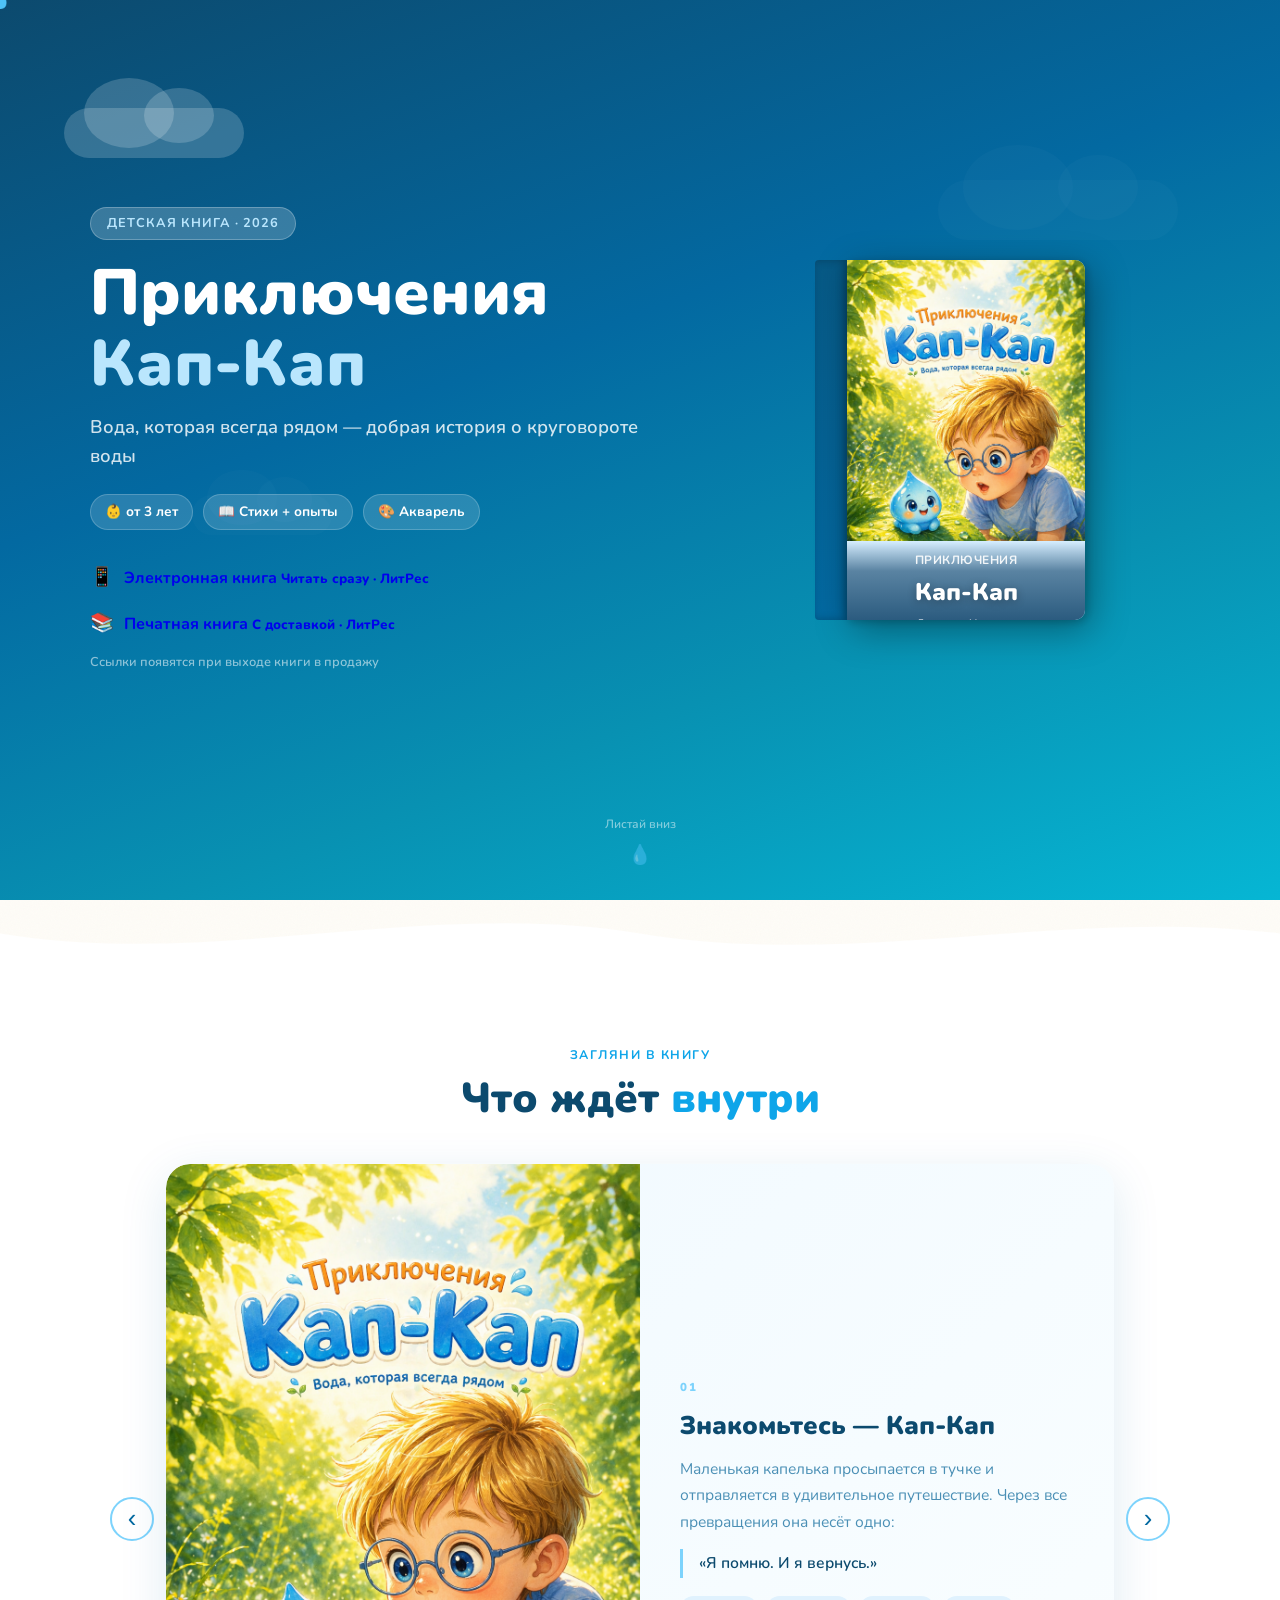
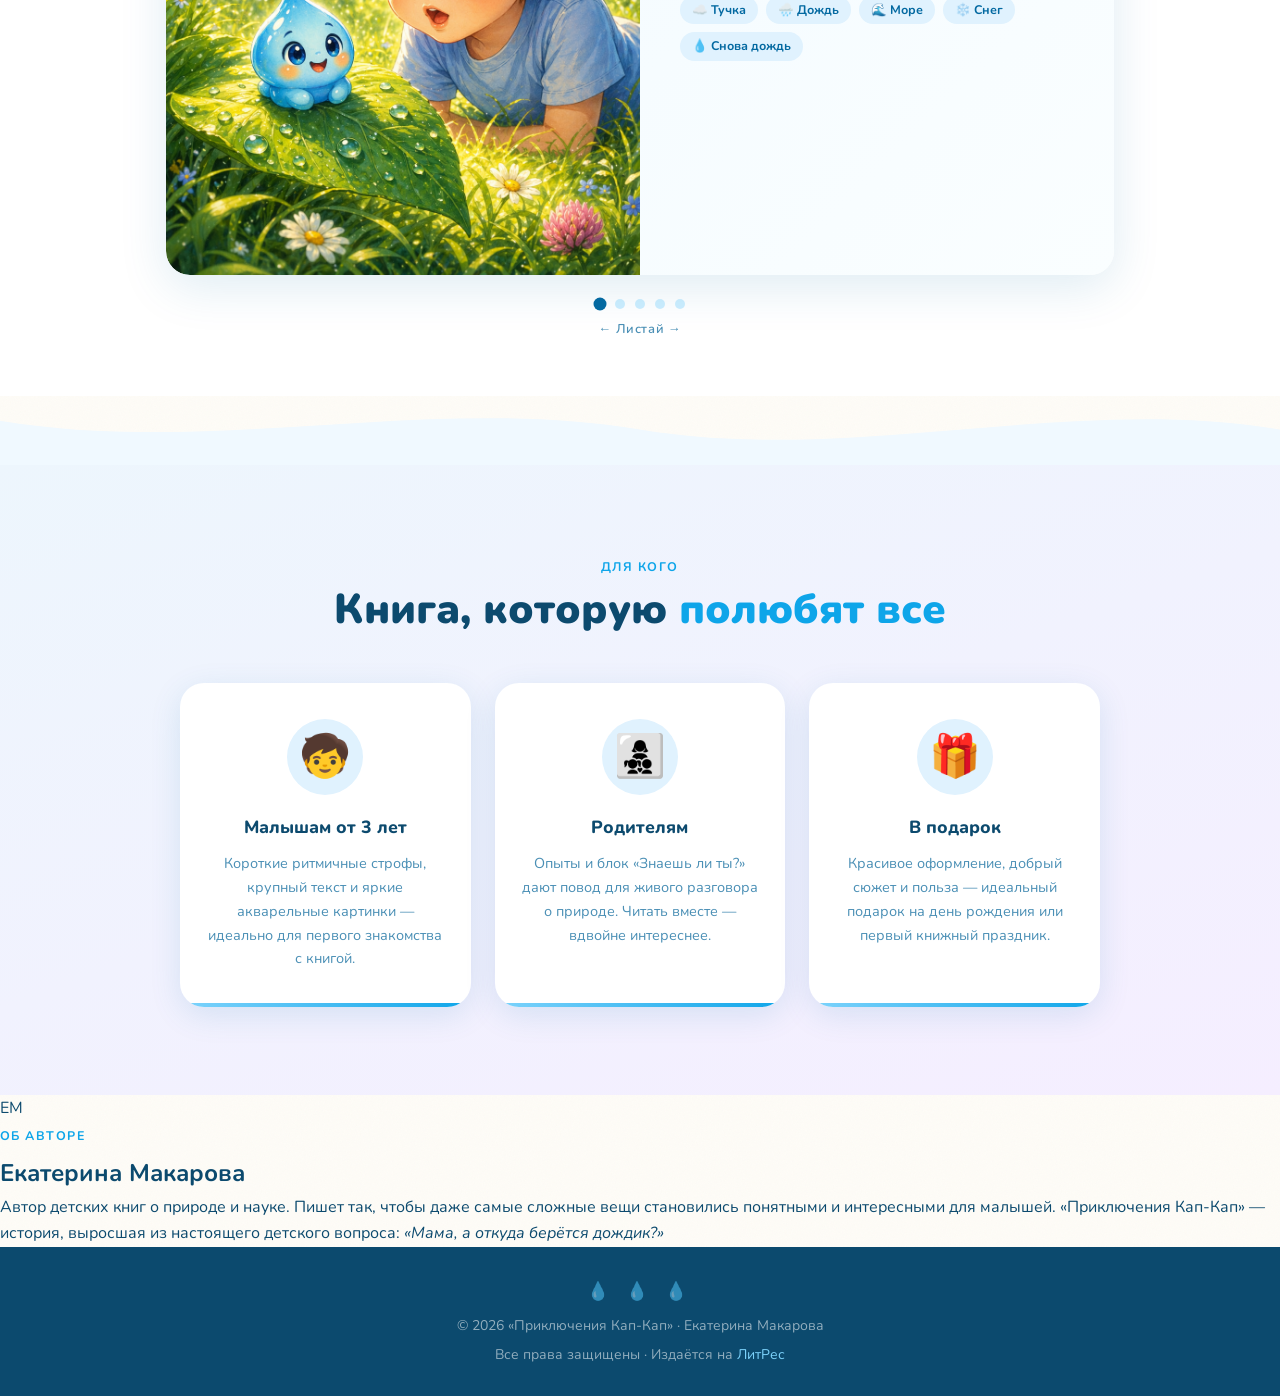
==== index.html @ e7d08780 "Fix: show book cover in hero — remove overlapping spread, center cover The spread element (z-index 3" ====
<!DOCTYPE html>
<html lang="ru">
<head>
  <meta charset="UTF-8" />
  <meta name="viewport" content="width=device-width, initial-scale=1.0" />
  <title>Приключения Кап-Кап — детская книга Екатерины Макаровой</title>
  <meta name="description" content="«Приключения Кап-Кап» — добрая история о круговороте воды. Ритмичные стихи, акварельные иллюстрации и простые опыты для детей от 3 лет." />
  <link rel="stylesheet" href="style.css" />
  <link rel="preconnect" href="https://fonts.googleapis.com" />
  <link href="https://fonts.googleapis.com/css2?family=Nunito:wght@400;600;700;800;900&display=swap" rel="stylesheet" />
</head>
<body>

  <!-- Custom cursor -->
  <div class="cursor" id="cursor">💧</div>

  <!-- ========== SCROLL DROPLET ========== -->
  <div class="sdrop-track" aria-hidden="true">
    <div class="sdrop" id="sdrop">
      <div class="sdrop__bubble"></div>
      <img src="Kamel.png" alt="" class="sdrop__svg"/>
      <div class="sdrop__trail"></div>
      <div class="sdrop__splash-wrap">
        <div class="sdrop__sp sdrop__sp--0"></div>
        <div class="sdrop__sp sdrop__sp--1"></div>
        <div class="sdrop__sp sdrop__sp--2"></div>
        <div class="sdrop__sp sdrop__sp--3"></div>
        <div class="sdrop__sp sdrop__sp--4"></div>
        <div class="sdrop__sp sdrop__sp--5"></div>
        <div class="sdrop__sp sdrop__sp--6"></div>
        <div class="sdrop__sp sdrop__sp--7"></div>
      </div>
    </div>
    <div class="sdrop-puddle" id="sdrop-puddle">
      <div class="sdrop-puddle__body"></div>
      <div class="sdrop-puddle__ring sdrop-puddle__ring--1"></div>
      <div class="sdrop-puddle__ring sdrop-puddle__ring--2"></div>
      <div class="sdrop-puddle__ring sdrop-puddle__ring--3"></div>
    </div>
  </div>

  <!-- ========== HERO ========== -->
  <header class="hero" id="hero">
    <div class="rain" aria-hidden="true" id="rain"></div>
    <div class="cloud cloud--1" aria-hidden="true"></div>
    <div class="cloud cloud--2" aria-hidden="true"></div>
    <div class="cloud cloud--3" aria-hidden="true"></div>

    <div class="hero__inner">

      <div class="hero__content">
        <span class="hero__badge">Детская книга · 2026</span>
        <h1 class="hero__title">Приключения <em>Кап-Кап</em></h1>
        <p class="hero__subtitle">
          Вода, которая всегда рядом — добрая история о круговороте воды
        </p>
        <div class="hero__meta">
          <span class="hero__meta-item">👶 от 3 лет</span>
          <span class="hero__meta-item">📖 Стихи + опыты</span>
          <span class="hero__meta-item">🎨 Акварель</span>
        </div>
        <div class="hero__cta-buttons">
          <a href="#" class="btn btn--buy-digital">
            <span class="btn__icon">📱</span>
            <span>
              <strong>Электронная книга</strong>
              <small>Читать сразу · ЛитРес</small>
            </span>
          </a>
          <a href="#" class="btn btn--buy-print">
            <span class="btn__icon">📚</span>
            <span>
              <strong>Печатная книга</strong>
              <small>С доставкой · ЛитРес</small>
            </span>
          </a>
        </div>
        <p class="hero__cta-note">Ссылки появятся при выходе книги в продажу</p>
      </div>

      <div class="hero__scene">
        <div class="scene__cover">
          <div class="book">
            <div class="book__spine"></div>
            <div class="book__front">
              <div class="book__illustration">
                <img src="cover.png" alt="Приключения Кап-Кап" class="book__cover-img"/>
                <div class="book__cover-title">
                  <span class="book__title-main">Приключения</span>
                  <span class="book__title-sub">Кап-Кап</span>
                  <span class="book__title-author">Екатерина Макарова</span>
                </div>
              </div>
            </div>
          </div>
        </div>
      </div>

    </div>

    <div class="hero__scroll" aria-hidden="true">
      <span>Листай вниз</span>
      <div class="hero__scroll-drop">💧</div>
    </div>
  </header>

  <!-- Wave -->
  <div class="wave-divider">
    <svg viewBox="0 0 1440 80" preserveAspectRatio="none" xmlns="http://www.w3.org/2000/svg">
      <path d="M0,40 C240,80 480,0 720,40 C960,80 1200,10 1440,40 L1440,80 L0,80 Z" fill="#ffffff"/>
    </svg>
  </div>

  <!-- ========== SLIDESHOW ========== -->
  <section class="bookshow" id="bookshow">
    <div class="bookshow__header reveal">
      <span class="section__label">Загляни в книгу</span>
      <h2 class="section__title">Что ждёт <em>внутри</em></h2>
    </div>

    <div class="bookshow__wrap">
      <button class="bookshow__arrow bookshow__arrow--prev" id="bs-prev" aria-label="Назад">&#8249;</button>

      <div class="bookshow__viewport">
        <div class="bookshow__track" id="bs-track">

          <!-- Слайд 1: Знакомство -->
          <div class="slide">
            <div class="slide__illo slide__illo--cover">
              <img src="cover.png" alt="Обложка книги"/>
            </div>
            <div class="slide__text">
              <span class="slide__num">01</span>
              <h3>Знакомьтесь — Кап-Кап</h3>
              <p>Маленькая капелька просыпается в тучке и отправляется в удивительное путешествие. Через все превращения она несёт одно:</p>
              <blockquote>«Я помню. И я вернусь.»</blockquote>
              <div class="slide__tags">
                <span>☁️ Тучка</span>
                <span>🌧️ Дождь</span>
                <span>🌊 Море</span>
                <span>❄️ Снег</span>
                <span>💧 Снова дождь</span>
              </div>
            </div>
          </div>

          <!-- Слайд 2: Лето -->
          <div class="slide">
            <div class="slide__illo">
              <img src="illus-summer.png" alt="Мальчик и Кап-Кап летом"/>
            </div>
            <div class="slide__text">
              <span class="slide__num">02</span>
              <h3>☀️ Лето. Первая встреча</h3>
              <p>Кап-Кап падает с листика и видит мальчика. Она запоминает его — и будет помнить всегда, в каждом превращении.</p>
              <blockquote>
                Я была капелькой в синей воде,<br>
                Солнце играло на глади.<br>
                Ребёнок смеялся на берегу —<br>
                <em>А я запомнила эти глаза.</em>
              </blockquote>
            </div>
          </div>

          <!-- Слайд 3: Зима -->
          <div class="slide">
            <div class="slide__illo">
              <img src="illus-winter.png" alt="Мальчик со снежинкой зимой"/>
            </div>
            <div class="slide__text">
              <span class="slide__num">03</span>
              <h3>❄️ Зима. Снежинкой на ладошке</h3>
              <p>Кап-Кап превращается в снежинку и опускается на тёплую ладошку того же мальчика. Он не знает, что это она. Но она помнит.</p>
              <blockquote>
                Ребёнок прошептал: «Какая красивая!»<br>
                Я растаяла тихо на коже его —<br>
                <em>Но запомнила эти глаза навсегда.</em>
              </blockquote>
            </div>
          </div>

          <!-- Слайд 4: Круговорот -->
          <div class="slide slide--text-only">
            <div class="slide__cycle">
              <div class="cycle__step">☁️<span>Тучка</span></div>
              <div class="cycle__arrow">→</div>
              <div class="cycle__step">🌧️<span>Дождь</span></div>
              <div class="cycle__arrow">→</div>
              <div class="cycle__step">🌊<span>Море</span></div>
              <div class="cycle__arrow">→</div>
              <div class="cycle__step">✨<span>Пар</span></div>
              <div class="cycle__arrow">→</div>
              <div class="cycle__step">❄️<span>Снежинка</span></div>
              <div class="cycle__arrow">→</div>
              <div class="cycle__step">🌿<span>Ручеёк</span></div>
              <div class="cycle__arrow">→</div>
              <div class="cycle__step">💧<span>Снова дождь</span></div>
            </div>
            <div class="slide__text slide__text--centered">
              <span class="slide__num">04</span>
              <h3>🔄 Круговорот воды — как сказка</h3>
              <p>14 разворотов. Каждый — новое превращение Кап-Кап и новая встреча с мальчиком. Наука рассказана через поэзию — просто, точно и с любовью.</p>
              <blockquote>
                Я была морем, паром, снегом, дождём —<br>
                <em>И в каждом — помнила его.</em>
              </blockquote>
            </div>
          </div>

          <!-- Слайд 5: Что внутри -->
          <div class="slide slide--features">
            <div class="slide__text slide__text--centered">
              <span class="slide__num">05</span>
              <h3>📚 Что ещё внутри книги</h3>
            </div>
            <div class="slide__feats">
              <div class="slide__feat">
                <span>🎵</span>
                <strong>Ритмичные стихи</strong>
                <p>С повторами «я помню…» — малыши подхватывают сами</p>
              </div>
              <div class="slide__feat">
                <span>🧪</span>
                <strong>Опыты с водой</strong>
                <p>«Сделай дождь в стакане!» и другие простые эксперименты</p>
              </div>
              <div class="slide__feat">
                <span>🔬</span>
                <strong>«Знаешь ли ты?»</strong>
                <p>Научный блок о круговороте воды — детскими словами</p>
              </div>
              <div class="slide__feat">
                <span>🎨</span>
                <strong>Акварельные иллюстрации</strong>
                <p>Каждый разворот — живая, тёплая картина</p>
              </div>
            </div>
          </div>

        </div>
      </div>

      <button class="bookshow__arrow bookshow__arrow--next" id="bs-next" aria-label="Вперёд">&#8250;</button>
    </div>

    <!-- Dots -->
    <div class="bookshow__dots" id="bs-dots">
      <button class="dot dot--active" data-idx="0"></button>
      <button class="dot" data-idx="1"></button>
      <button class="dot" data-idx="2"></button>
      <button class="dot" data-idx="3"></button>
      <button class="dot" data-idx="4"></button>
    </div>
    <p class="bookshow__hint">← Листай →</p>
  </section>

  <!-- Wave -->
  <div class="wave-divider wave-divider--flip">
    <svg viewBox="0 0 1440 80" preserveAspectRatio="none" xmlns="http://www.w3.org/2000/svg">
      <path d="M0,40 C240,0 480,80 720,40 C960,0 1200,70 1440,30 L1440,80 L0,80 Z" fill="#f0f9ff"/>
    </svg>
  </div>

  <!-- ========== FOR WHOM ========== -->
  <section class="for-whom">
    <div class="for-whom__inner">
      <div class="for-whom__header reveal">
        <span class="section__label">Для кого</span>
        <h2 class="section__title">Книга, которую <em>полюбят все</em></h2>
      </div>
      <div class="for-whom__grid">
        <div class="audience-card reveal">
          <div class="audience-card__icon">🧒</div>
          <h3>Малышам от 3 лет</h3>
          <p>Короткие ритмичные строфы, крупный текст и яркие акварельные картинки — идеально для первого знакомства с книгой.</p>
        </div>
        <div class="audience-card reveal" style="transition-delay:0.15s">
          <div class="audience-card__icon">👩‍👧‍👦</div>
          <h3>Родителям</h3>
          <p>Опыты и блок «Знаешь ли ты?» дают повод для живого разговора о природе. Читать вместе — вдвойне интереснее.</p>
        </div>
        <div class="audience-card reveal" style="transition-delay:0.3s">
          <div class="audience-card__icon">🎁</div>
          <h3>В подарок</h3>
          <p>Красивое оформление, добрый сюжет и польза — идеальный подарок на день рождения или первый книжный праздник.</p>
        </div>
      </div>
    </div>
  </section>

  <!-- ========== AUTHOR ========== -->
  <section class="author" id="author">
    <div class="author__inner reveal">
      <div class="author__avatar" aria-label="Автор">
        <div class="author__avatar-circle"><span>ЕМ</span></div>
      </div>
      <div class="author__text">
        <span class="section__label">Об авторе</span>
        <h2 class="author__name">Екатерина Макарова</h2>
        <p>
          Автор детских книг о природе и науке. Пишет так, чтобы даже
          самые сложные вещи становились понятными и интересными для малышей.
          «Приключения Кап-Кап» — история, выросшая из настоящего детского вопроса:
          <em>«Мама, а откуда берётся дождик?»</em>
        </p>
      </div>
    </div>
  </section>

  <!-- ========== FOOTER ========== -->
  <footer class="footer">
    <div class="footer__drops" aria-hidden="true">💧 💧 💧</div>
    <p>© 2026 «Приключения Кап-Кап» · Екатерина Макарова</p>
    <p class="footer__sub">Все права защищены · Издаётся на <a href="https://www.litres.ru" target="_blank" rel="noopener">ЛитРес</a></p>
  </footer>

  <script>
    // ── Custom cursor ──
    const cursor = document.getElementById('cursor');
    document.addEventListener('mousemove', e => {
      cursor.style.left = e.clientX + 'px';
      cursor.style.top  = e.clientY + 'px';
    });
    document.querySelectorAll('a, button').forEach(el => {
      el.addEventListener('mouseenter', () => cursor.classList.add('cursor--big'));
      el.addEventListener('mouseleave', () => cursor.classList.remove('cursor--big'));
    });

    // ── Rain ──
    const rainContainer = document.getElementById('rain');
    for (let i = 0; i < 60; i++) {
      const drop = document.createElement('div');
      drop.className = 'rain__drop';
      drop.style.left = Math.random() * 100 + '%';
      drop.style.animationDuration = (0.6 + Math.random() * 1.2) + 's';
      drop.style.animationDelay    = (Math.random() * 3) + 's';
      drop.style.opacity = 0.3 + Math.random() * 0.5;
      rainContainer.appendChild(drop);
    }

    // ── Scroll reveal ──
    const obs = new IntersectionObserver(entries => {
      entries.forEach(e => { if (e.isIntersecting) e.target.classList.add('visible'); });
    }, { threshold: 0.1, rootMargin: '0px 0px -40px 0px' });
    document.querySelectorAll('.reveal').forEach(el => obs.observe(el));

    // ── Smooth scroll ──
    document.querySelectorAll('a[href^="#"]').forEach(a => {
      a.addEventListener('click', e => {
        const t = document.querySelector(a.getAttribute('href'));
        if (t) { e.preventDefault(); t.scrollIntoView({ behavior: 'smooth' }); }
      });
    });

    // ── Slideshow ──
    (function () {
      const track  = document.getElementById('bs-track');
      const dots   = document.querySelectorAll('.dot');
      const total  = dots.length;
      let current  = 0;
      let startX   = 0;
      let isDragging = false;

      function goTo(idx) {
        current = (idx + total) % total;
        track.style.transform = `translateX(-${current * 100}%)`;
        dots.forEach((d, i) => d.classList.toggle('dot--active', i === current));
      }

      document.getElementById('bs-prev').addEventListener('click', () => goTo(current - 1));
      document.getElementById('bs-next').addEventListener('click', () => goTo(current + 1));
      dots.forEach(d => d.addEventListener('click', () => goTo(+d.dataset.idx)));

      // Touch / mouse swipe
      const vp = track.parentElement;
      vp.addEventListener('touchstart', e => { startX = e.touches[0].clientX; }, { passive: true });
      vp.addEventListener('touchend',   e => {
        const diff = startX - e.changedTouches[0].clientX;
        if (Math.abs(diff) > 40) goTo(diff > 0 ? current + 1 : current - 1);
      });
      vp.addEventListener('mousedown',  e => { startX = e.clientX; isDragging = true; });
      vp.addEventListener('mouseup',    e => {
        if (!isDragging) return;
        isDragging = false;
        const diff = startX - e.clientX;
        if (Math.abs(diff) > 40) goTo(diff > 0 ? current + 1 : current - 1);
      });

      // Keyboard
      document.addEventListener('keydown', e => {
        if (e.key === 'ArrowLeft')  goTo(current - 1);
        if (e.key === 'ArrowRight') goTo(current + 1);
      });
    })();

    // ── Scroll droplet ──
    (function () {
      const drop   = document.getElementById('sdrop');
      const puddle = document.getElementById('sdrop-puddle');
      if (!drop) return;
      const START_VH = 6, END_VH = 88, SPLASH_PCT = 0.97, PAUSE_MS = 120;
      let scrollTimer = null, hasSplashed = false;

      function progress() {
        const max = document.documentElement.scrollHeight - window.innerHeight;
        return max > 0 ? Math.min(window.scrollY / max, 1) : 0;
      }
      function setPos(p) { drop.style.top = (START_VH + (END_VH - START_VH) * p) + 'vh'; }
      function triggerSplash() {
        drop.classList.add('sdrop--splash');
        puddle.classList.add('sdrop-puddle--active');
        setTimeout(() => drop.classList.add('sdrop--hidden'), 320);
      }
      function resetSplash() {
        hasSplashed = false;
        drop.classList.remove('sdrop--splash', 'sdrop--hidden');
        puddle.classList.remove('sdrop-puddle--active');
      }
      function onScroll() {
        const p = progress();
        if (p < SPLASH_PCT && hasSplashed) resetSplash();
        if (!hasSplashed) {
          setPos(p);
          drop.classList.remove('sdrop--paused');
          drop.classList.add('sdrop--falling');
          if (p >= SPLASH_PCT) { hasSplashed = true; triggerSplash(); return; }
        }
        clearTimeout(scrollTimer);
        scrollTimer = setTimeout(() => {
          if (!hasSplashed) { drop.classList.remove('sdrop--falling'); drop.classList.add('sdrop--paused'); }
        }, PAUSE_MS);
      }
      setPos(progress());
      drop.classList.add('sdrop--paused');
      window.addEventListener('scroll', onScroll, { passive: true });
    })();
  </script>

</body>
</html>
---- style.css ----
/* ===== RESET & VARIABLES ===== */
*, *::before, *::after { box-sizing: border-box; margin: 0; padding: 0; }

:root {
  --blue-deep:   #0369a1;
  --blue-mid:    #0ea5e9;
  --blue-light:  #7dd3fc;
  --blue-pale:   #e0f2fe;
  --blue-ghost:  #f0f9ff;
  --teal:        #0d9488;
  --sky:         #bae6fd;
  --white:       #ffffff;
  --text:        #0c4a6e;
  --text-light:  #4a8fb5;
  --accent:      #f0abfc;  /* lilac highlight */
  --sun:         #fde68a;

  --r-lg: 24px;
  --r-md: 16px;
  --r-sm: 10px;
  --shadow: 0 8px 32px rgba(3,105,161,0.12);
  --font: 'Nunito', 'Trebuchet MS', sans-serif;
}

html { scroll-behavior: smooth; }

body {
  font-family: var(--font);
  background: #fefcf7;
  background-image:
    url("data:image/svg+xml,%3Csvg xmlns='http://www.w3.org/2000/svg' width='200' height='200'%3E%3Cfilter id='n'%3E%3CfeTurbulence type='fractalNoise' baseFrequency='0.78' numOctaves='4' stitchTiles='stitch'/%3E%3C/filter%3E%3Crect width='200' height='200' filter='url(%23n)' opacity='0.028'/%3E%3C/svg%3E");
  color: var(--text);
  line-height: 1.65;
  overflow-x: hidden;
  cursor: none;
}

/* hide default cursor */
@media (hover: none) { body { cursor: auto; } .cursor { display: none; } }

/* ===== CUSTOM CURSOR ===== */
.cursor {
  position: fixed;
  top: 0; left: 0;
  font-size: 1.2rem;
  pointer-events: none;
  transform: translate(-50%, -50%);
  z-index: 9999;
  transition: transform 0.15s, font-size 0.2s;
  will-change: left, top;
}
.cursor--big { font-size: 1.8rem; transform: translate(-50%, -50%) scale(1.1); }

/* ===== SECTION COMMON ===== */
.section__label {
  display: inline-block;
  font-size: 0.78rem;
  font-weight: 700;
  letter-spacing: 0.12em;
  text-transform: uppercase;
  color: var(--blue-mid);
  margin-bottom: 8px;
}
.section__title {
  font-size: clamp(1.8rem, 4vw, 2.6rem);
  font-weight: 900;
  color: var(--text);
  margin-bottom: 20px;
  line-height: 1.2;
}
.section__title em { font-style: normal; color: var(--blue-mid); }

/* ===== REVEAL ===== */
.reveal { opacity: 0; transform: translateY(28px); transition: opacity 0.7s ease, transform 0.7s ease; }
.reveal.visible { opacity: 1; transform: translateY(0); }

/* ===== WAVE DIVIDER ===== */
.wave-divider { line-height: 0; margin-top: -2px; }
.wave-divider svg { display: block; width: 100%; }
.wave-divider--flip { transform: scaleX(-1); }

/* ===== BUTTONS ===== */
.btn {
  display: inline-flex;
  align-items: center;
  gap: 10px;
  font-family: var(--font);
  font-weight: 800;
  font-size: 1rem;
  text-decoration: none;
  border-radius: 50px;
  transition: transform 0.2s, box-shadow 0.2s, background 0.2s;
  cursor: none;
}
.btn__icon { font-size: 1.2rem; }

.btn--primary {
  background: linear-gradient(135deg, var(--blue-mid), var(--blue-deep));
  color: var(--white);
  padding: 15px 32px;
  box-shadow: 0 6px 24px rgba(14,165,233,0.40);
}
.btn--primary:hover { transform: translateY(-3px); box-shadow: 0 10px 32px rgba(14,165,233,0.5); }

.btn--ghost {
  background: transparent;
  color: var(--white);
  padding: 14px 28px;
  border: 2px solid rgba(255,255,255,0.6);
}
.btn--ghost:hover { background: rgba(255,255,255,0.15); transform: translateY(-2px); }

/* ===== HERO ===== */
.hero {
  position: relative;
  min-height: 100vh;
  display: flex;
  flex-direction: column;
  align-items: center;
  justify-content: center;
  padding: 80px 24px 100px;
  overflow: hidden;
  background: linear-gradient(160deg, #0c4a6e 0%, #0369a1 40%, #0891b2 70%, #06b6d4 100%);
}

/* ── Animated clouds ── */
.cloud {
  position: absolute;
  background: rgba(255,255,255,0.18);
  border-radius: 50px;
  pointer-events: none;
}
.cloud::before, .cloud::after {
  content: '';
  position: absolute;
  background: inherit;
  border-radius: 50%;
}
.cloud--1 { width:180px; height:50px; top:12%; left:5%; animation: drift 18s linear infinite; }
.cloud--1::before { width:90px; height:70px; top:-30px; left:20px; }
.cloud--1::after  { width:70px; height:55px; top:-20px; left:80px; }

.cloud--2 { width:240px; height:60px; top:20%; right:8%; animation: drift 24s linear infinite reverse; opacity:0.12; }
.cloud--2::before { width:110px; height:85px; top:-35px; left:25px; }
.cloud--2::after  { width:80px;  height:65px; top:-25px; left:120px; }

.cloud--3 { width:140px; height:40px; top:55%; left:15%; animation: drift 20s linear infinite; opacity:0.10; }
.cloud--3::before { width:70px; height:55px; top:-25px; left:15px; }
.cloud--3::after  { width:55px; height:45px; top:-18px; left:65px; }

@keyframes drift {
  from { transform: translateX(0); }
  to   { transform: translateX(120px); }
}

/* ── Rain ── */
.rain { position: absolute; inset: 0; pointer-events: none; overflow: hidden; }
.rain__drop {
  position: absolute;
  top: -20px;
  width: 2px;
  height: 18px;
  background: linear-gradient(to bottom, transparent, rgba(125,211,252,0.7));
  border-radius: 2px;
  animation: fall linear infinite;
}
@keyframes fall {
  from { transform: translateY(0) scaleY(1); opacity: 1; }
  to   { transform: translateY(110vh) scaleY(1.2); opacity: 0; }
}

/* ── Hero layout: 2 columns ── */
.hero__inner {
  position: relative;
  z-index: 2;
  display: flex;
  align-items: center;
  gap: 48px;
  max-width: 1100px;
  width: 100%;
}

/* ── Left: text + CTA ── */
.hero__content {
  flex: 1;
  min-width: 240px;
  color: var(--white);
}

.hero__cta-buttons {
  display: flex;
  flex-wrap: wrap;
  gap: 14px;
  margin-top: 28px;
  margin-bottom: 12px;
}

.hero__cta-note {
  font-size: 0.8rem;
  color: rgba(255,255,255,0.55);
  font-weight: 600;
}

/* ── Right: book scene ── */
.hero__scene {
  position: relative;
  flex-shrink: 0;
  width: 480px;
  height: 460px;
}

/* Book cover — centered in scene */
.scene__cover {
  position: absolute;
  top: 50%;
  left: 50%;
  transform: translate(-50%, -50%);
  z-index: 1;
}

/* Open spread — bottom-right, in front */
.scene__spread {
  position: absolute;
  bottom: 0;
  right: 0;
  z-index: 3;
}

/* ── Book 3-D ── */
.book {
  position: relative;
  width: 270px;
  height: 360px;
  transform-style: preserve-3d;
  animation: bookFloat 6s ease-in-out infinite;
}
@keyframes bookFloat {
  0%,100% { transform: translateY(0) rotateY(-8deg) rotateX(2deg); }
  50%      { transform: translateY(-7px) rotateY(-6deg) rotateX(1deg); }
}

.book__spine {
  position: absolute;
  left: 0; top: 0;
  width: 32px; height: 100%;
  background: linear-gradient(180deg, #075985, #0369a1);
  border-radius: 4px 0 0 4px;
  box-shadow: inset -3px 0 8px rgba(0,0,0,0.25);
}

.book__front {
  position: absolute;
  left: 32px; top: 0;
  width: calc(100% - 32px); height: 100%;
  border-radius: 0 var(--r-sm) var(--r-sm) 0;
  overflow: hidden;
  box-shadow: 6px 10px 36px rgba(0,0,0,0.35), 2px 2px 8px rgba(0,0,0,0.2);
}

.book__illustration {
  width: 100%; height: 100%;
  background: #d6eeff;
  position: relative; overflow: hidden;
  display: flex; flex-direction: column;
}
.book__cover-img {
  width: 100%;
  height: 78%;
  object-fit: cover;
  object-position: center top;
  display: block;
}
.book__cover-title {
  background: linear-gradient(to top, rgba(7,60,100,0.92), rgba(7,60,100,0.6) 70%, transparent);
  padding: 10px 10px 10px;
  text-align: center;
  flex: 1;
  display: flex; flex-direction: column; justify-content: flex-end;
}
.book__title-main {
  display: block; font-size: 0.62rem; font-weight: 700;
  color: rgba(255,255,255,0.85); letter-spacing: 0.1em;
  text-transform: uppercase;
}
.book__title-sub {
  display: block; font-size: 1.3rem; font-weight: 900;
  color: #fff; text-shadow: 0 2px 8px rgba(0,0,0,0.4);
  margin-top: 2px;
}
.book__title-author {
  display: block; font-size: 0.6rem; font-weight: 600;
  color: rgba(255,255,255,0.75); margin-top: 3px;
}

.book__sky {
  display: flex; justify-content: space-between;
  width: 100%; font-size: 1.4rem; margin-bottom: 4px;
}
.book__sun  { animation: spin 20s linear infinite; }
@keyframes spin { to { transform: rotate(360deg); } }

.book__kapkap-wrap {
  display: flex; flex-direction: column; align-items: center;
  flex: 1; justify-content: center; margin: 4px 0 0;
}
.book__kapkap-svg {
  width: 108px;
  height: auto;
  filter: drop-shadow(0 6px 18px rgba(14,165,233,0.45));
  animation: drip 3s ease-in-out infinite;
}
@keyframes drip {
  0%,100% { transform: translateY(0) rotate(-2deg) scale(1); }
  45%     { transform: translateY(-9px) rotate(2deg) scale(1.03); }
  75%     { transform: translateY(-4px) rotate(-1deg) scale(0.98); }
}

.book__water {
  position: absolute; bottom: 0; left: 0; right: 0; height: 50px;
  background: linear-gradient(to top, rgba(7,89,133,0.8), transparent);
  border-radius: 40% 40% 0 0 / 12px 12px 0 0;
}

.book__title-text {
  margin-top: auto; text-align: center;
  position: relative; z-index: 1;
}
.book__title-main {
  display: block; font-size: 0.75rem; font-weight: 700;
  color: rgba(255,255,255,0.9); letter-spacing: 0.04em;
  text-transform: uppercase;
}
.book__title-sub {
  display: block; font-size: 1.5rem; font-weight: 900;
  color: #fff; text-shadow: 0 2px 8px rgba(0,0,0,0.3);
  margin-top: 2px;
}
.book__author-text {
  font-size: 0.65rem; color: rgba(255,255,255,0.75);
  font-weight: 600; margin-top: 4px; position: relative; z-index: 1;
}

.book__shadow {
  position: absolute; bottom: -18px; left: 50%;
  transform: translateX(-40%);
  width: 210px; height: 16px;
  background: rgba(0,0,0,0.22);
  border-radius: 50%; filter: blur(10px);
}

/* ── Open book spread — lying flat on table ── */
.spread {
  display: flex;
  width: 400px;
  height: 268px;
  border-radius: 4px 10px 10px 4px;
  overflow: hidden;
  /* perspective tilt: looks like it's lying on a table */
  transform: perspective(700px) rotateX(-22deg);
  transform-origin: bottom center;
  box-shadow:
    0 28px 56px rgba(0,0,0,0.42),
    0 6px 16px rgba(0,0,0,0.18),
    inset 0 0 0 1px rgba(255,255,255,0.08);
  /* no animation — it's lying still on the table */
}

.spread__page {
  height: 100%;
  overflow: hidden;
  flex-shrink: 0;
}

.spread__left { width: 50%; border-radius: 4px 0 0 4px; }

.spread__right {
  width: 50%;
  background: linear-gradient(160deg, #fffef9 0%, #f6f0e4 100%);
  display: flex;
  flex-direction: column;
  padding: 22px 18px 18px;
  border-radius: 0 12px 12px 0;
}

.spread__spine {
  width: 12px;
  background: linear-gradient(to right, #8ecde6 0%, #5bb8d4 40%, #8ecde6 100%);
  flex-shrink: 0;
  box-shadow: 0 0 10px rgba(0,0,0,0.18);
}

.spread__img {
  width: 100%;
  height: 100%;
  object-fit: cover;
  object-position: center;
}

.spread__poem {
  font-size: 0.72rem;
  line-height: 1.9;
  color: #0c4a6e;
  text-align: left;
  font-weight: 600;
  flex: 1;
  margin: 6px 0;
}
.spread__poem em { font-style: italic; color: var(--blue-mid); }

.spread__deco {
  font-size: 0.85rem;
  color: var(--blue-light);
}
.spread__deco--bottom { align-self: flex-end; margin-top: auto; }

/* spread shadow handled by box-shadow on .spread */

/* ── Hero text ── */
.hero__text { color: var(--white); }

.hero__badge {
  display: inline-block;
  background: rgba(255,255,255,0.2);
  color: var(--sky);
  font-size: 0.8rem; font-weight: 700;
  letter-spacing: 0.08em; text-transform: uppercase;
  padding: 5px 16px; border-radius: 50px;
  margin-bottom: 18px;
  border: 1px solid rgba(255,255,255,0.25);
}

.hero__title {
  font-size: clamp(2.4rem, 5.5vw, 4rem);
  font-weight: 900; line-height: 1.1;
  margin-bottom: 14px;
}
.hero__title em {
  font-style: normal;
  color: var(--sky);
  display: block;
}

.hero__subtitle {
  font-size: clamp(0.95rem, 2vw, 1.15rem);
  color: rgba(255,255,255,0.82);
  margin-bottom: 24px; font-weight: 600;
  line-height: 1.55;
}

.hero__meta {
  display: flex; flex-wrap: wrap; gap: 10px;
  margin-bottom: 32px;
}
.hero__meta-item {
  background: rgba(255,255,255,0.15);
  border: 1px solid rgba(255,255,255,0.2);
  color: var(--white);
  font-size: 0.85rem; font-weight: 700;
  padding: 6px 14px; border-radius: 50px;
}

.hero__buttons { display: flex; flex-wrap: wrap; gap: 14px; }

/* ── Scroll hint ── */
.hero__scroll {
  position: absolute; bottom: 28px;
  display: flex; flex-direction: column; align-items: center; gap: 6px;
  color: rgba(255,255,255,0.5); font-size: 0.75rem; font-weight: 600;
  z-index: 2;
}
.hero__scroll-drop { font-size: 1.2rem; animation: drip 1.8s ease-in-out infinite; }


/* ===== SLIDESHOW ===== */
.bookshow {
  padding: 72px 24px 56px;
  background: #ffffff;
  overflow: hidden;
}

.bookshow__header {
  text-align: center;
  margin-bottom: 40px;
}

.bookshow__wrap {
  display: flex;
  align-items: center;
  gap: 12px;
  max-width: 1060px;
  margin: 0 auto;
}

.bookshow__viewport {
  overflow: hidden;
  flex: 1;
  border-radius: var(--r-lg);
  box-shadow: 0 12px 48px rgba(3,105,161,0.13);
}

.bookshow__track {
  display: flex;
  transition: transform 0.45s cubic-bezier(0.4, 0, 0.2, 1);
  will-change: transform;
  cursor: grab;
  user-select: none;
}
.bookshow__track:active { cursor: grabbing; }

/* ── Single slide ── */
.slide {
  min-width: 100%;
  display: grid;
  grid-template-columns: 1fr 1fr;
  min-height: 460px;
  background: linear-gradient(135deg, #f0f9ff 0%, #fafeff 100%);
}

.slide--text-only {
  grid-template-columns: 1fr;
  grid-template-rows: auto 1fr;
  padding: 40px;
  gap: 28px;
  align-items: start;
}

.slide--features {
  grid-template-columns: 1fr;
  padding: 40px;
  gap: 24px;
}

/* Illustration pane */
.slide__illo {
  overflow: hidden;
  border-radius: var(--r-lg) 0 0 var(--r-lg);
}
.slide__illo img {
  width: 100%;
  height: 100%;
  object-fit: cover;
  object-position: center top;
  display: block;
  pointer-events: none;
}
.slide__illo--cover img {
  object-position: center center;
}

/* Text pane */
.slide__text {
  padding: 36px 40px;
  display: flex;
  flex-direction: column;
  justify-content: center;
  gap: 14px;
}
.slide__text--centered {
  text-align: center;
  align-items: center;
  padding: 0;
}

.slide__num {
  font-size: 0.72rem;
  font-weight: 900;
  letter-spacing: 0.15em;
  color: var(--blue-light);
  text-transform: uppercase;
}

.slide__text h3 {
  font-size: clamp(1.2rem, 2.5vw, 1.6rem);
  font-weight: 900;
  color: var(--text);
  line-height: 1.2;
  margin: 0;
}

.slide__text p {
  font-size: 0.97rem;
  color: var(--text-light);
  line-height: 1.7;
  margin: 0;
}

.slide__text blockquote {
  font-size: 0.97rem;
  font-style: normal;
  font-weight: 600;
  color: var(--text);
  line-height: 1.85;
  border-left: 3px solid var(--blue-light);
  padding-left: 16px;
  margin: 0;
}
.slide__text blockquote em { color: var(--blue-deep); font-style: italic; }

.slide__tags {
  display: flex;
  flex-wrap: wrap;
  gap: 8px;
  margin-top: 4px;
}
.slide__tags span {
  background: var(--blue-pale);
  color: var(--blue-deep);
  font-size: 0.78rem;
  font-weight: 700;
  padding: 4px 12px;
  border-radius: 50px;
}

/* Cycle diagram (slide 4) */
.cycle__step {
  display: flex;
  flex-direction: column;
  align-items: center;
  gap: 6px;
  font-size: 1.8rem;
}
.cycle__step span {
  font-size: 0.72rem;
  font-weight: 700;
  color: var(--text);
  text-align: center;
}
.cycle__arrow {
  font-size: 1.4rem;
  color: var(--blue-light);
  align-self: center;
  padding-bottom: 18px;
}
.slide__cycle {
  display: flex;
  align-items: flex-end;
  justify-content: center;
  flex-wrap: wrap;
  gap: 4px 0;
  background: var(--blue-ghost);
  border-radius: var(--r-md);
  padding: 20px 16px 16px;
}

/* Features grid (slide 5) */
.slide__feats {
  display: grid;
  grid-template-columns: 1fr 1fr;
  gap: 16px;
}
.slide__feat {
  background: var(--blue-ghost);
  border-radius: var(--r-md);
  padding: 16px;
  border-left: 3px solid var(--blue-light);
}
.slide__feat span { font-size: 1.4rem; display: block; margin-bottom: 6px; }
.slide__feat strong { font-size: 0.88rem; color: var(--text); display: block; margin-bottom: 4px; }
.slide__feat p { font-size: 0.8rem; color: var(--text-light); line-height: 1.5; margin: 0; }

/* ── Arrow buttons ── */
.bookshow__arrow {
  flex-shrink: 0;
  width: 44px; height: 44px;
  border-radius: 50%;
  border: 2px solid var(--blue-light);
  background: white;
  color: var(--blue-deep);
  font-size: 1.6rem;
  line-height: 1;
  cursor: none;
  display: flex; align-items: center; justify-content: center;
  transition: background 0.2s, transform 0.2s;
}
.bookshow__arrow:hover {
  background: var(--blue-pale);
  transform: scale(1.1);
}

/* ── Dots ── */
.bookshow__dots {
  display: flex;
  justify-content: center;
  gap: 10px;
  margin-top: 24px;
}
.dot {
  width: 10px; height: 10px;
  border-radius: 50%;
  border: none;
  background: var(--blue-light);
  opacity: 0.4;
  cursor: none;
  transition: opacity 0.2s, transform 0.2s;
  padding: 0;
}
.dot--active { opacity: 1; transform: scale(1.3); background: var(--blue-deep); }

.bookshow__hint {
  text-align: center;
  font-size: 0.8rem;
  color: var(--text-light);
  margin-top: 10px;
  font-weight: 600;
  letter-spacing: 0.05em;
}

/* ── Responsive ── */
@media (max-width: 820px) {
  .slide { grid-template-columns: 1fr; min-height: auto; }
  .slide__illo {
    border-radius: var(--r-lg) var(--r-lg) 0 0;
    max-height: 280px;
  }
  .slide__text { padding: 24px; }
  .slide--text-only,
  .slide--features { padding: 24px; }
  .slide__feats { grid-template-columns: 1fr; }
  .slide__cycle { gap: 4px; }
  .cycle__arrow { display: none; }
  .bookshow__arrow { display: none; }
}

/* ===== FOR WHOM ===== */
.for-whom {
  padding: 88px 24px;
  background: linear-gradient(160deg, #edf6fd 0%, #f5eeff 100%);
}
.for-whom__inner { max-width: 920px; margin: 0 auto; }
.for-whom__header { text-align: center; margin-bottom: 48px; }
.for-whom__grid {
  display: grid; grid-template-columns: repeat(3, 1fr); gap: 24px;
}
.audience-card {
  background: var(--white); border-radius: var(--r-lg);
  padding: 36px 24px; text-align: center;
  box-shadow: var(--shadow);
  transition: transform 0.3s, box-shadow 0.3s;
  position: relative; overflow: hidden;
}
.audience-card::after {
  content: ''; position: absolute;
  bottom: 0; left: 0; right: 0; height: 4px;
  background: linear-gradient(90deg, var(--blue-light), var(--blue-mid));
}
.audience-card:hover { transform: translateY(-8px); box-shadow: 0 16px 40px rgba(3,105,161,0.15); }
.audience-card__icon {
  font-size: 2.6rem; display: block;
  background: var(--blue-pale); border-radius: 50%;
  width: 76px; height: 76px;
  line-height: 76px; margin: 0 auto 18px;
}
.audience-card h3 { font-size: 1.1rem; font-weight: 800; color: var(--text); margin-bottom: 10px; }
.audience-card p  { font-size: 0.9rem; color: var(--text-light); line-height: 1.65; }

@media (max-width: 820px) {
  .for-whom__grid { grid-template-columns: 1fr; max-width: 380px; margin: 0 auto; }
}

/* ===== FOOTER ===== */
.footer {
  background: var(--text);
  color: rgba(255,255,255,0.55);
  text-align: center;
  padding: 30px 24px;
  font-size: 0.875rem;
}
.footer__drops { font-size: 1.1rem; margin-bottom: 8px; letter-spacing: 6px; }
.footer__sub { margin-top: 6px; }
.footer a { color: var(--blue-light); text-decoration: none; }

/* ===== SCROLL DROPLET ===== */
.sdrop-track {
  position: fixed;
  right: 0;
  top: 0;
  width: 220px;
  height: 100vh;
  pointer-events: none;
  z-index: 100;
}

.sdrop {
  position: absolute;
  right: 8px;
  top: 6vh;
  width: 220px;
  display: flex;
  flex-direction: column;
  align-items: center;
  transition: top 0.09s linear;
  will-change: top;
}

/* ── Bubble above head ── */
.sdrop__bubble {
  width: 13px;
  height: 13px;
  border-radius: 50%;
  background: radial-gradient(circle at 35% 30%, #e0f2fe, #7dd3fc 65%, #38bdf8);
  box-shadow: 0 0 7px rgba(14,165,233,0.4);
  opacity: 0.85;
  margin-bottom: 4px;
  transition: transform 0.15s ease, opacity 0.15s ease;
}

/* ── Капелька-картинка ── */
.sdrop__svg {
  width: 200px;
  height: 200px;
  object-fit: contain;
  filter: drop-shadow(0 8px 20px rgba(14,165,233,0.6));
  transition: transform 0.18s ease;
  display: block;
}

/* Eye visibility */
/* img replaces SVG — eye toggles no longer needed */

/* ── Motion trail ── */
.sdrop__trail {
  width: 4px;
  height: 0;
  background: linear-gradient(to bottom, rgba(56,189,248,0.65), transparent);
  border-radius: 2px;
  margin-top: 2px;
  transition: height 0.12s ease;
}

/* ── Splash drops (8 pcs) ── */
.sdrop__splash-wrap {
  position: absolute;
  bottom: 4px;
  left: 50%;
  width: 0;
  height: 0;
}
.sdrop__sp {
  position: absolute;
  width: 7px;
  height: 11px;
  background: linear-gradient(to bottom, #bae6fd, #0ea5e9);
  border-radius: 50% 50% 40% 40%;
  left: -3.5px;
  bottom: 0;
  opacity: 0;
}

/* ── FALLING ── */
.sdrop--falling .sdrop__svg     { transform: scaleY(1.25) scaleX(0.82); }
.sdrop--falling .sdrop__trail   { height: 32px; }
.sdrop--falling .sdrop__bubble  { transform: scaleY(0.65) scaleX(0.85); opacity: 0.5; }

/* ── PAUSED — floating in air ── */
.sdrop--paused .sdrop__svg {
  animation: kkFloat 1.9s ease-in-out infinite;
}
.sdrop--paused .sdrop__bubble {
  animation: bubFloat 1.9s ease-in-out infinite;
}
.sdrop--paused .sdrop__trail { height: 0; }

@keyframes kkFloat {
  0%,100% { transform: translateY(0)    rotate(-3deg) scaleX(1)    scaleY(1); }
  35%     { transform: translateY(-7px) rotate( 3deg) scaleX(1.03) scaleY(0.97); }
  65%     { transform: translateY(-3px) rotate(-1deg) scaleX(0.98) scaleY(1.02); }
}
@keyframes bubFloat {
  0%,100% { transform: translateY(0); }
  35%     { transform: translateY(-9px); }
  65%     { transform: translateY(-4px); }
}

/* ── SPLASH ── */
.sdrop--splash .sdrop__svg {
  animation: kkSplash 0.36s ease-out forwards;
}
.sdrop--splash .sdrop__bubble {
  animation: bubFade 0.2s ease-out forwards;
}
.sdrop--splash .sdrop__trail { height: 0; }

@keyframes kkSplash {
  0%   { transform: scaleY(1.2)  scaleX(0.84); opacity: 1; }
  35%  { transform: scaleY(0.22) scaleX(1.65); opacity: 1; }
  100% { transform: scaleY(0)    scaleX(1.9);  opacity: 0; }
}
@keyframes bubFade {
  to { opacity: 0; transform: translateY(-14px) scale(0.4); }
}

/* 8 splash drops fan */
.sdrop--splash .sdrop__sp { animation: spFly 0.7s ease-out forwards; }

@keyframes spFly {
  0%   { opacity: 1; transform: translate(var(--dx0), 0)           rotate(var(--r)); }
  100% { opacity: 0; transform: translate(var(--dx1), var(--dy1))  rotate(var(--r)); }
}
.sdrop__sp--0 { --dx0:   0px; --dx1:   0px; --dy1: -58px; --r:   0deg; animation-delay: 0.00s; }
.sdrop__sp--1 { --dx0:   0px; --dx1:  20px; --dy1: -54px; --r:  20deg; animation-delay: 0.02s; }
.sdrop__sp--2 { --dx0:   0px; --dx1:  40px; --dy1: -40px; --r:  40deg; animation-delay: 0.03s; }
.sdrop__sp--3 { --dx0:   0px; --dx1:  54px; --dy1: -18px; --r:  58deg; animation-delay: 0.04s; }
.sdrop__sp--4 { --dx0:   0px; --dx1: -20px; --dy1: -54px; --r: -20deg; animation-delay: 0.02s; }
.sdrop__sp--5 { --dx0:   0px; --dx1: -40px; --dy1: -40px; --r: -40deg; animation-delay: 0.03s; }
.sdrop__sp--6 { --dx0:   0px; --dx1: -54px; --dy1: -18px; --r: -58deg; animation-delay: 0.04s; }
.sdrop__sp--7 { --dx0:   0px; --dx1:  10px; --dy1: -60px; --r:  10deg; animation-delay: 0.01s; }

/* ── HIDDEN ── */
.sdrop--hidden { opacity: 0; }

/* ── PUDDLE ── */
.sdrop-puddle {
  position: absolute;
  bottom: 9vh;
  right: -18px;
  width: 116px;
  display: flex;
  align-items: center;
  justify-content: center;
  opacity: 0;
  pointer-events: none;
  transition: opacity 0.25s ease;
}
.sdrop-puddle--active { opacity: 1; }

.sdrop-puddle__body {
  width: 72px;
  height: 26px;
  background: radial-gradient(ellipse at center,
    rgba(14,165,233,0.72) 0%,
    rgba(56,189,248,0.45) 45%,
    rgba(125,211,252,0.2) 70%,
    transparent 100%);
  border-radius: 50%;
}

.sdrop-puddle__ring {
  position: absolute;
  top: 50%;
  left: 50%;
  border: 1.8px solid rgba(14,165,233,0.55);
  border-radius: 50%;
  opacity: 0;
  transform: translate(-50%, -50%) scaleY(0.32);
}
.sdrop-puddle--active .sdrop-puddle__ring { animation: puddleRing 1.5s ease-out forwards; }
.sdrop-puddle--active .sdrop-puddle__ring--1 { animation-delay: 0.04s; }
.sdrop-puddle--active .sdrop-puddle__ring--2 { animation-delay: 0.30s; }
.sdrop-puddle--active .sdrop-puddle__ring--3 { animation-delay: 0.56s; }

@keyframes puddleRing {
  0%   { width: 10px;  height: 10px;  opacity: 0.95; }
  100% { width: 100px; height: 100px; opacity: 0;    }
}

@media (max-width: 768px) {
  .sdrop-track  { right: 0; width: 120px; }
  .sdrop        { right: 4px; width: 120px; }
  .sdrop__svg   { width: 110px; height: 110px; }
  .sdrop__bubble{ width: 12px; height: 12px; }
}
@media (max-width: 480px) {
  .sdrop-track  { right: 0; width: 80px; }
  .sdrop        { right: 2px; width: 80px; }
  .sdrop__svg   { width: 72px; height: 72px; }
  .sdrop__bubble{ width: 9px; height: 9px; }
}

/* ===== RESPONSIVE ===== */

/* Tablet: scale scene down */
@media (max-width: 1020px) {
  .hero__scene { width: 400px; height: 380px; }
  .spread { width: 330px; height: 222px; }
  .book { width: 225px; height: 300px; }
  .book__spine { width: 27px; }
  .book__front { left: 27px; width: calc(100% - 27px); }
  .book__shadow { width: 175px; }
}

/* Tablet portrait: switch to 1 column */
@media (max-width: 820px) {
  .hero__inner { flex-direction: column; gap: 32px; }
  .hero__content { text-align: center; }
  .hero__meta  { justify-content: center; }
  .hero__cta-buttons { justify-content: center; }
  .hero__scene { width: 380px; height: 360px; }
  .spread { width: 310px; height: 208px; }
  .book { width: 205px; height: 272px; }
  .book__spine { width: 25px; }
  .book__front { left: 25px; width: calc(100% - 25px); }
  .about__inner { grid-template-columns: 1fr; gap: 40px; }
  .for-whom__grid { grid-template-columns: 1fr; max-width: 380px; margin: 0 auto; }
  .author__inner { flex-direction: column; text-align: center; padding: 36px 28px; }
  .btn--ghost { display: none; }
}

/* Mobile */
@media (max-width: 480px) {
  .hero { padding: 60px 20px 80px; }
  section { padding: 60px 20px; }
  .hero__scene { width: 310px; height: 296px; }
  .spread { width: 254px; height: 170px; }
  .spread__right { padding: 12px 10px 10px; }
  .spread__poem { font-size: 0.6rem; line-height: 1.7; }
  .book { width: 168px; height: 223px; }
  .book__spine { width: 20px; }
  .book__front { left: 20px; width: calc(100% - 20px); }
  .hero__cta-buttons { flex-direction: column; align-items: center; }
  .btn--buy-digital, .btn--buy-print { width: 100%; max-width: 320px; justify-content: center; }
}
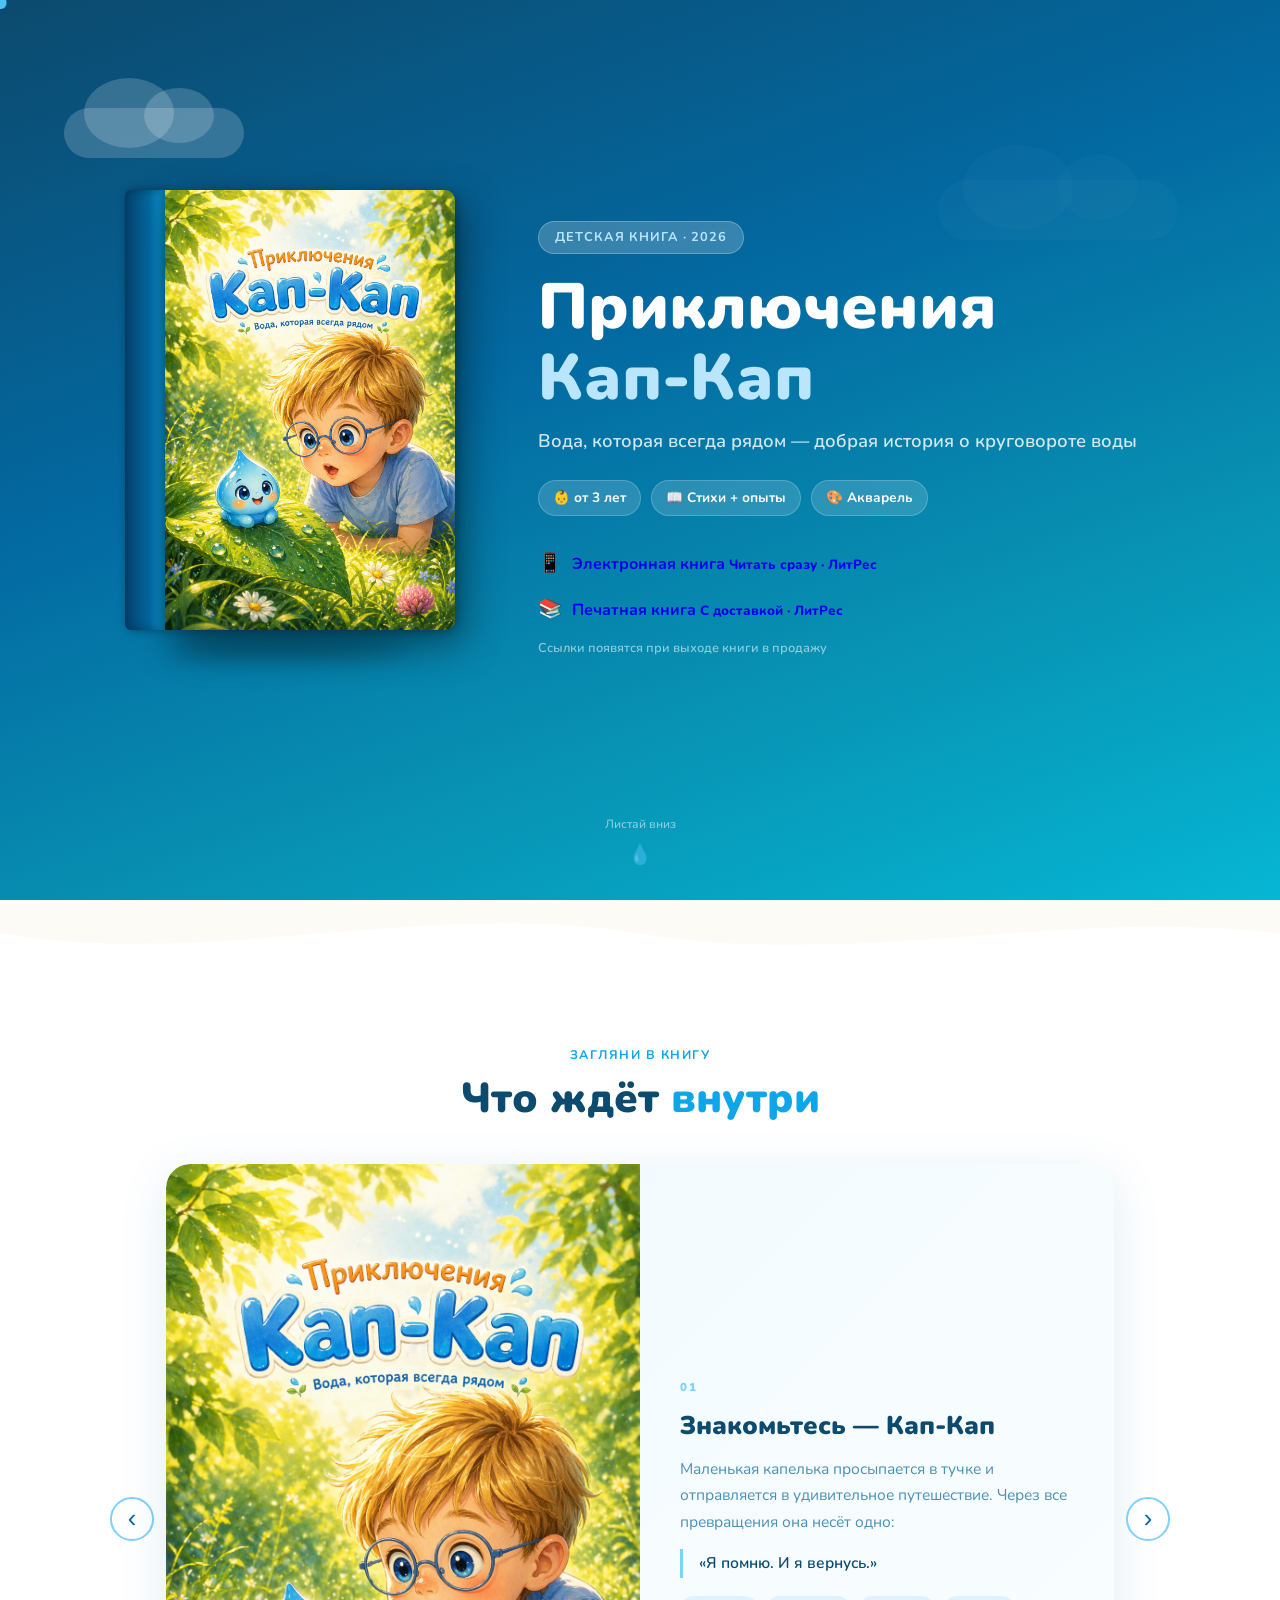
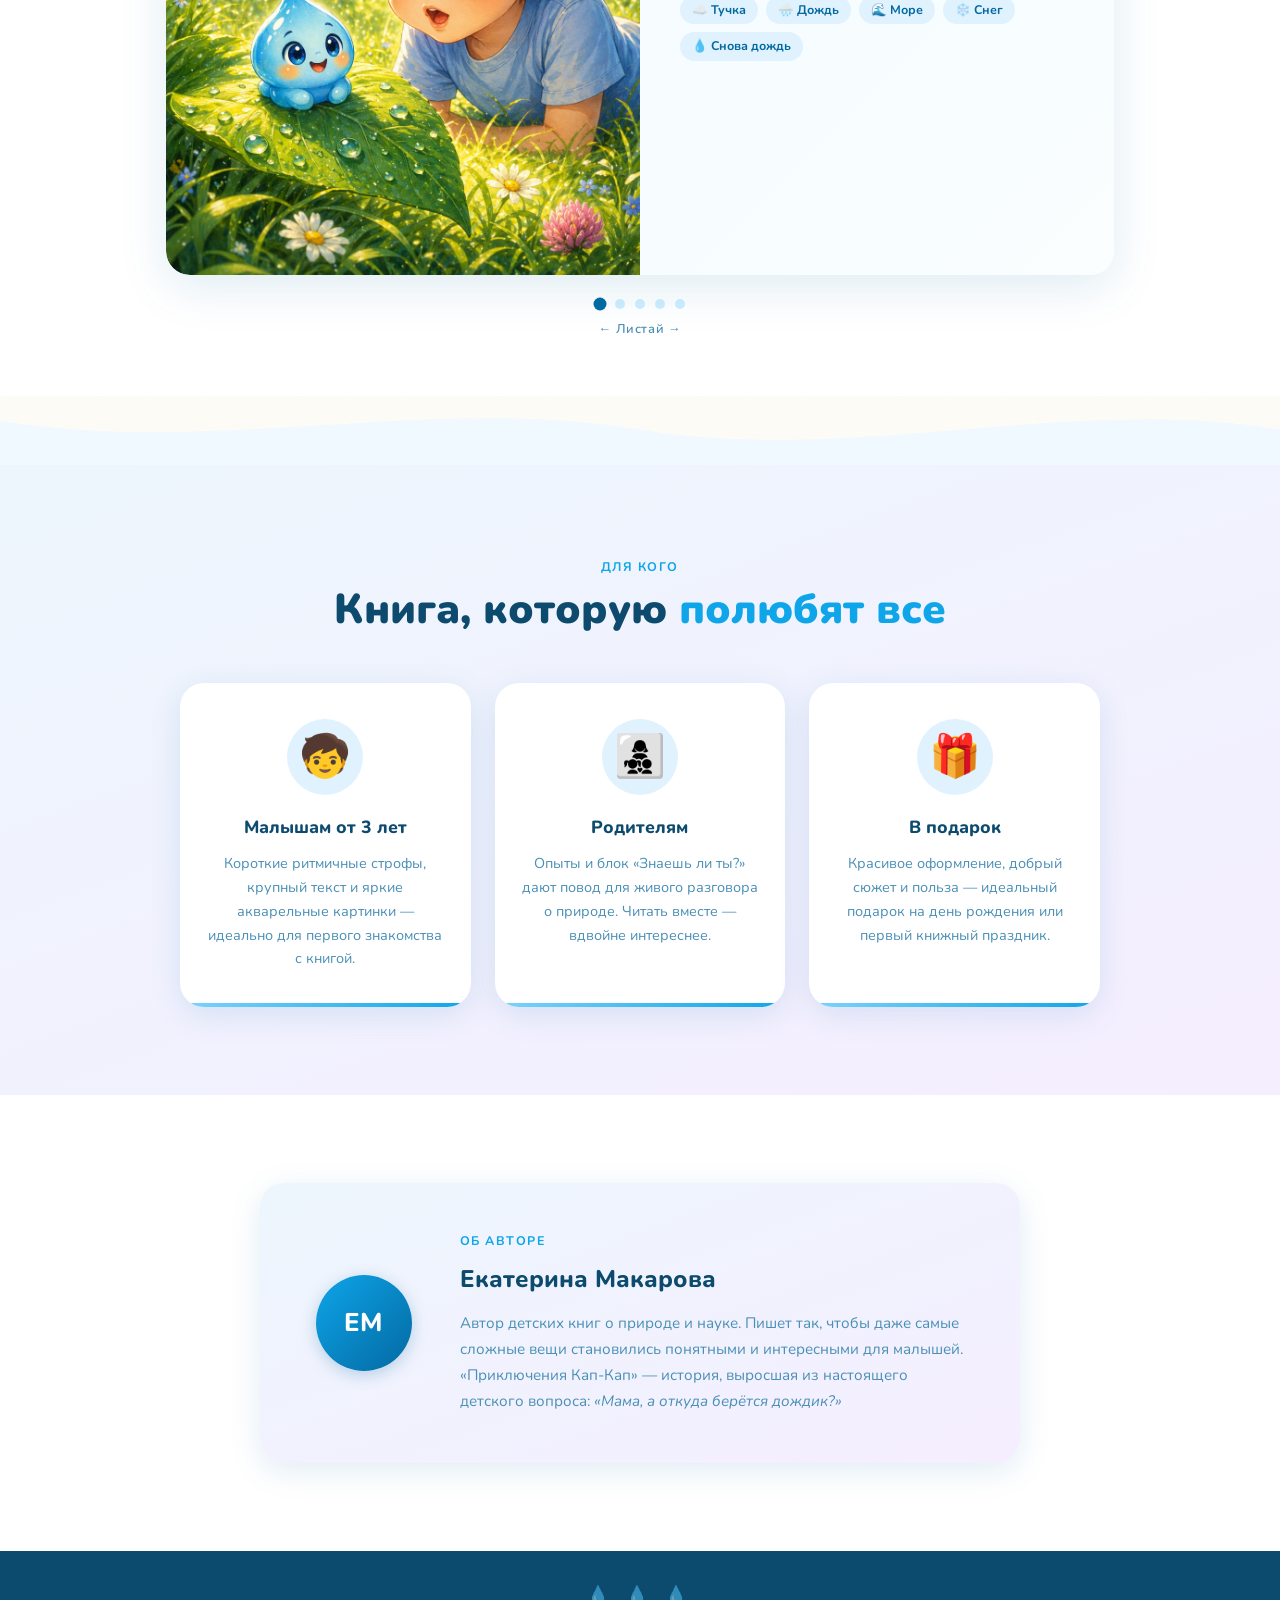
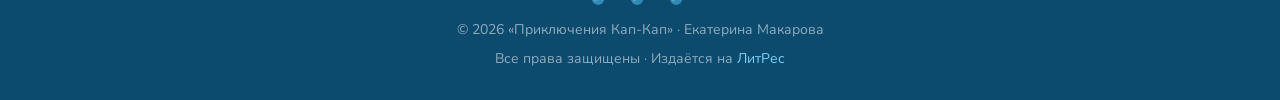
==== commit f2e801ec: "Hero: book cover left, text right, larger shelf-effect 3D book https://claude.ai/code/session_019fcM" ====
--- a/index.html
+++ b/index.html
@@ -48,6 +48,18 @@
 
     <div class="hero__inner">
 
+      <div class="hero__scene">
+        <div class="scene__cover">
+          <div class="book">
+            <div class="book__spine"></div>
+            <div class="book__front">
+              <img src="cover.png" alt="Приключения Кап-Кап" class="book__cover-img"/>
+            </div>
+          </div>
+          <div class="book__shelf-shadow"></div>
+        </div>
+      </div>
+
       <div class="hero__content">
         <span class="hero__badge">Детская книга · 2026</span>
         <h1 class="hero__title">Приключения <em>Кап-Кап</em></h1>
@@ -76,24 +88,6 @@
           </a>
         </div>
         <p class="hero__cta-note">Ссылки появятся при выходе книги в продажу</p>
-      </div>
-
-      <div class="hero__scene">
-        <div class="scene__cover">
-          <div class="book">
-            <div class="book__spine"></div>
-            <div class="book__front">
-              <div class="book__illustration">
-                <img src="cover.png" alt="Приключения Кап-Кап" class="book__cover-img"/>
-                <div class="book__cover-title">
-                  <span class="book__title-main">Приключения</span>
-                  <span class="book__title-sub">Кап-Кап</span>
-                  <span class="book__title-author">Екатерина Макарова</span>
-                </div>
-              </div>
-            </div>
-          </div>
-        </div>
       </div>
 
     </div>
--- a/style.css
+++ b/style.css
@@ -201,74 +201,72 @@
   font-weight: 600;
 }
 
-/* ── Right: book scene ── */
+/* ── Left: book scene ── */
 .hero__scene {
+  flex-shrink: 0;
+  width: 400px;
+  display: flex;
+  align-items: flex-end;
+  justify-content: center;
+  padding-bottom: 32px;
+}
+
+/* Book cover wrapper */
+.scene__cover {
   position: relative;
-  flex-shrink: 0;
-  width: 480px;
-  height: 460px;
-}
-
-/* Book cover — centered in scene */
-.scene__cover {
-  position: absolute;
-  top: 50%;
-  left: 50%;
-  transform: translate(-50%, -50%);
   z-index: 1;
 }
 
-/* Open spread — bottom-right, in front */
-.scene__spread {
-  position: absolute;
-  bottom: 0;
-  right: 0;
-  z-index: 3;
-}
-
-/* ── Book 3-D ── */
+/* ── Book 3-D (on-shelf look) ── */
 .book {
   position: relative;
-  width: 270px;
-  height: 360px;
+  width: 330px;
+  height: 440px;
   transform-style: preserve-3d;
   animation: bookFloat 6s ease-in-out infinite;
+  perspective: 900px;
 }
 @keyframes bookFloat {
-  0%,100% { transform: translateY(0) rotateY(-8deg) rotateX(2deg); }
-  50%      { transform: translateY(-7px) rotateY(-6deg) rotateX(1deg); }
+  0%,100% { transform: rotateY(-22deg) rotateX(5deg) translateY(0); }
+  50%      { transform: rotateY(-17deg) rotateX(3deg) translateY(-10px); }
 }
 
 .book__spine {
   position: absolute;
   left: 0; top: 0;
-  width: 32px; height: 100%;
-  background: linear-gradient(180deg, #075985, #0369a1);
-  border-radius: 4px 0 0 4px;
-  box-shadow: inset -3px 0 8px rgba(0,0,0,0.25);
+  width: 40px; height: 100%;
+  background: linear-gradient(90deg, #053f6a 0%, #0369a1 60%, #0ea5e9 100%);
+  border-radius: 6px 0 0 6px;
+  box-shadow: inset -4px 0 10px rgba(0,0,0,0.3), 2px 0 8px rgba(0,0,0,0.4);
 }
 
 .book__front {
   position: absolute;
-  left: 32px; top: 0;
-  width: calc(100% - 32px); height: 100%;
+  left: 40px; top: 0;
+  width: calc(100% - 40px); height: 100%;
   border-radius: 0 var(--r-sm) var(--r-sm) 0;
   overflow: hidden;
-  box-shadow: 6px 10px 36px rgba(0,0,0,0.35), 2px 2px 8px rgba(0,0,0,0.2);
-}
-
-.book__illustration {
-  width: 100%; height: 100%;
-  background: #d6eeff;
-  position: relative; overflow: hidden;
-  display: flex; flex-direction: column;
-}
+  box-shadow: 8px 14px 40px rgba(0,0,0,0.45), 2px 2px 10px rgba(0,0,0,0.25);
+}
+
 .book__cover-img {
   width: 100%;
-  height: 78%;
+  height: 100%;
   object-fit: cover;
   object-position: center top;
   display: block;
+}
+
+/* Shelf shadow under the book */
+.book__shelf-shadow {
+  width: 280px;
+  height: 22px;
+  background: rgba(0,0,0,0.28);
+  border-radius: 50%;
+  filter: blur(12px);
+  margin: 0 auto;
+  margin-top: 6px;
+  transform: scaleX(0.85);
 }
 .book__cover-title {
   background: linear-gradient(to top, rgba(7,60,100,0.92), rgba(7,60,100,0.6) 70%, transparent);
@@ -757,6 +755,55 @@
   .for-whom__grid { grid-template-columns: 1fr; max-width: 380px; margin: 0 auto; }
 }
 
+/* ===== AUTHOR ===== */
+.author {
+  padding: 88px 24px;
+  background: var(--white);
+}
+.author__inner {
+  max-width: 760px;
+  margin: 0 auto;
+  display: flex;
+  align-items: center;
+  gap: 48px;
+  background: linear-gradient(160deg, #edf6fd 0%, #f5eeff 100%);
+  border-radius: var(--r-lg);
+  padding: 48px 56px;
+  box-shadow: var(--shadow);
+}
+.author__avatar {
+  flex-shrink: 0;
+}
+.author__avatar-circle {
+  width: 96px;
+  height: 96px;
+  border-radius: 50%;
+  background: linear-gradient(135deg, var(--blue-mid), var(--blue-deep));
+  display: flex;
+  align-items: center;
+  justify-content: center;
+  font-size: 1.6rem;
+  font-weight: 800;
+  color: var(--white);
+  letter-spacing: 0.05em;
+  box-shadow: 0 4px 16px rgba(3,105,161,0.25);
+}
+.author__name {
+  font-size: 1.5rem;
+  font-weight: 800;
+  color: var(--text);
+  margin-bottom: 12px;
+}
+.author__text p {
+  font-size: 0.95rem;
+  color: var(--text-light);
+  line-height: 1.7;
+}
+.author__text .section__label {
+  display: block;
+  margin-bottom: 8px;
+}
+
 /* ===== FOOTER ===== */
 .footer {
   background: var(--text);
@@ -984,14 +1031,14 @@
   .hero__content { text-align: center; }
   .hero__meta  { justify-content: center; }
   .hero__cta-buttons { justify-content: center; }
-  .hero__scene { width: 380px; height: 360px; }
-  .spread { width: 310px; height: 208px; }
-  .book { width: 205px; height: 272px; }
-  .book__spine { width: 25px; }
-  .book__front { left: 25px; width: calc(100% - 25px); }
+  .hero__scene { width: 280px; padding-bottom: 20px; }
+  .book { width: 230px; height: 308px; }
+  .book__spine { width: 28px; }
+  .book__front { left: 28px; width: calc(100% - 28px); }
+  .book__shelf-shadow { width: 190px; }
   .about__inner { grid-template-columns: 1fr; gap: 40px; }
   .for-whom__grid { grid-template-columns: 1fr; max-width: 380px; margin: 0 auto; }
-  .author__inner { flex-direction: column; text-align: center; padding: 36px 28px; }
+  .author__inner { flex-direction: column; text-align: center; padding: 40px 28px; gap: 28px; }
   .btn--ghost { display: none; }
 }
 
@@ -999,13 +1046,11 @@
 @media (max-width: 480px) {
   .hero { padding: 60px 20px 80px; }
   section { padding: 60px 20px; }
-  .hero__scene { width: 310px; height: 296px; }
-  .spread { width: 254px; height: 170px; }
-  .spread__right { padding: 12px 10px 10px; }
-  .spread__poem { font-size: 0.6rem; line-height: 1.7; }
-  .book { width: 168px; height: 223px; }
-  .book__spine { width: 20px; }
-  .book__front { left: 20px; width: calc(100% - 20px); }
+  .hero__scene { width: 240px; padding-bottom: 16px; }
+  .book { width: 190px; height: 254px; }
+  .book__spine { width: 24px; }
+  .book__front { left: 24px; width: calc(100% - 24px); }
+  .book__shelf-shadow { width: 155px; }
   .hero__cta-buttons { flex-direction: column; align-items: center; }
   .btn--buy-digital, .btn--buy-print { width: 100%; max-width: 320px; justify-content: center; }
 }
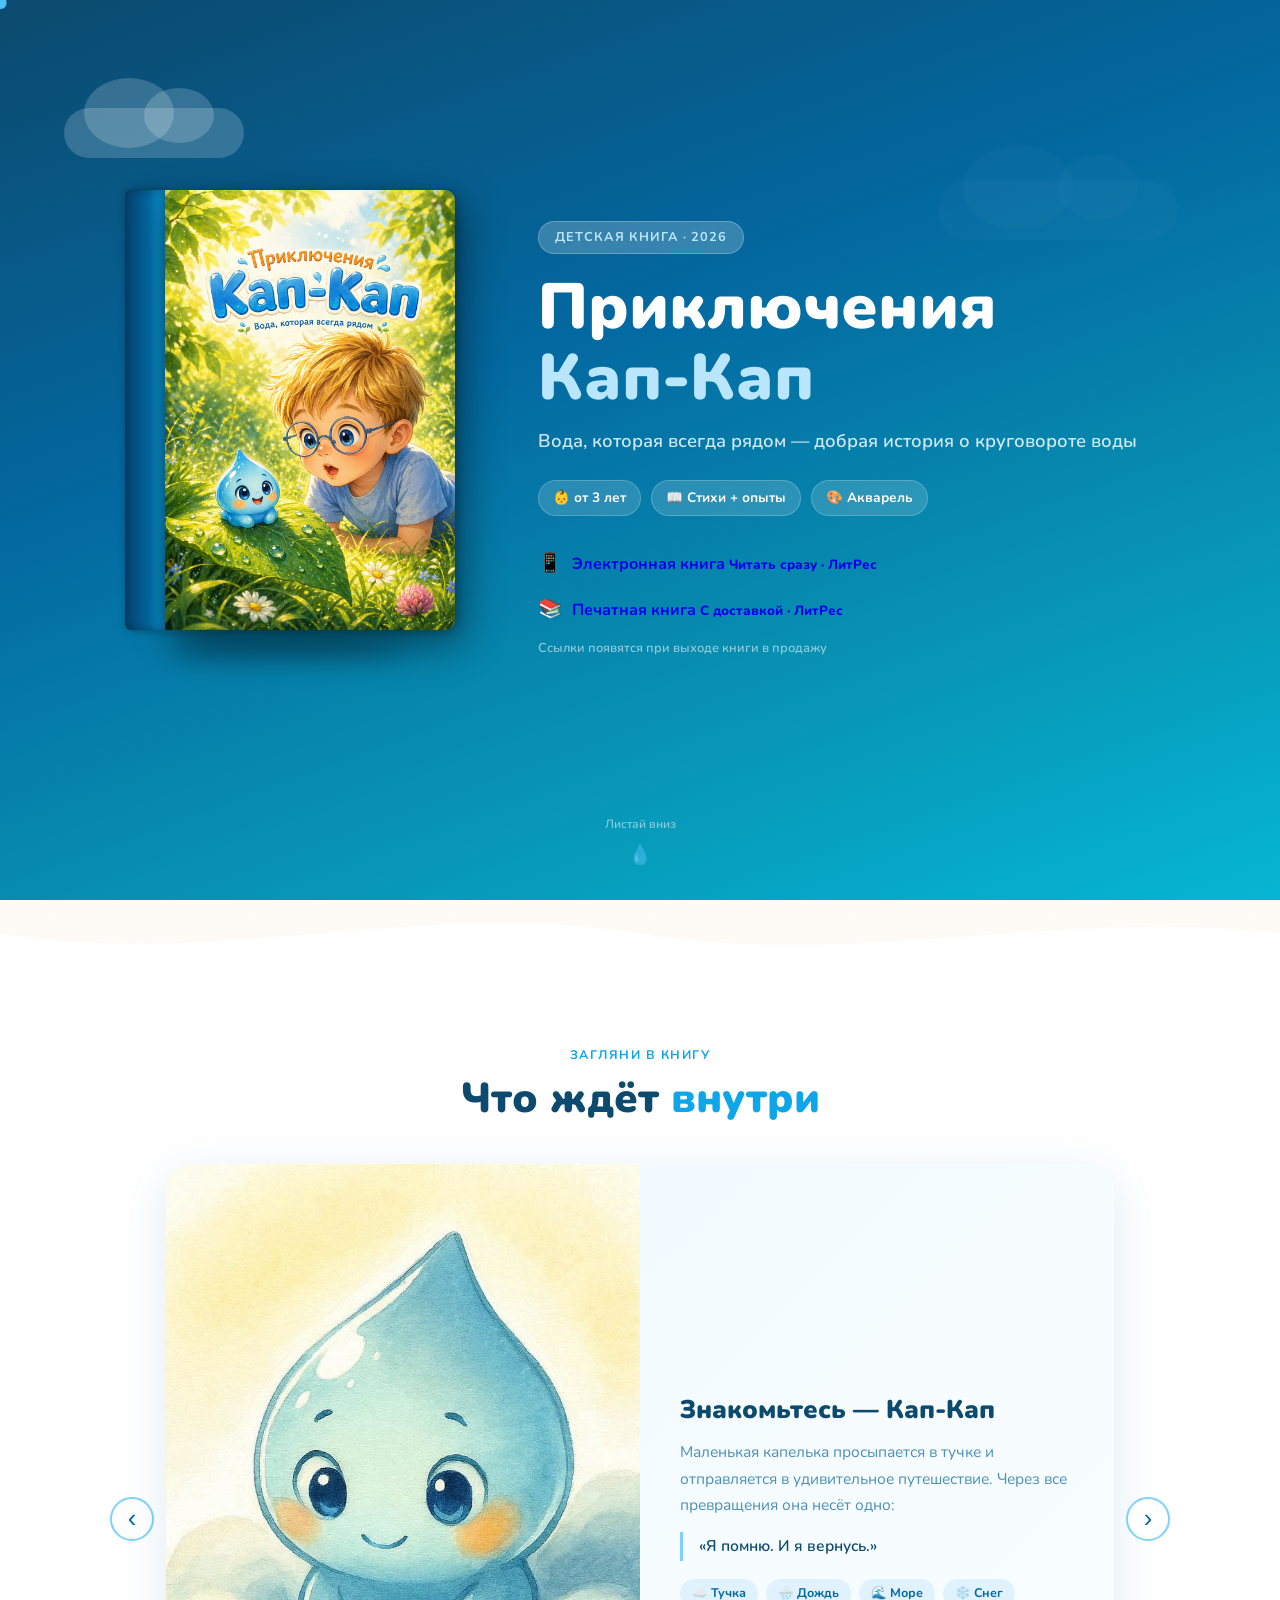
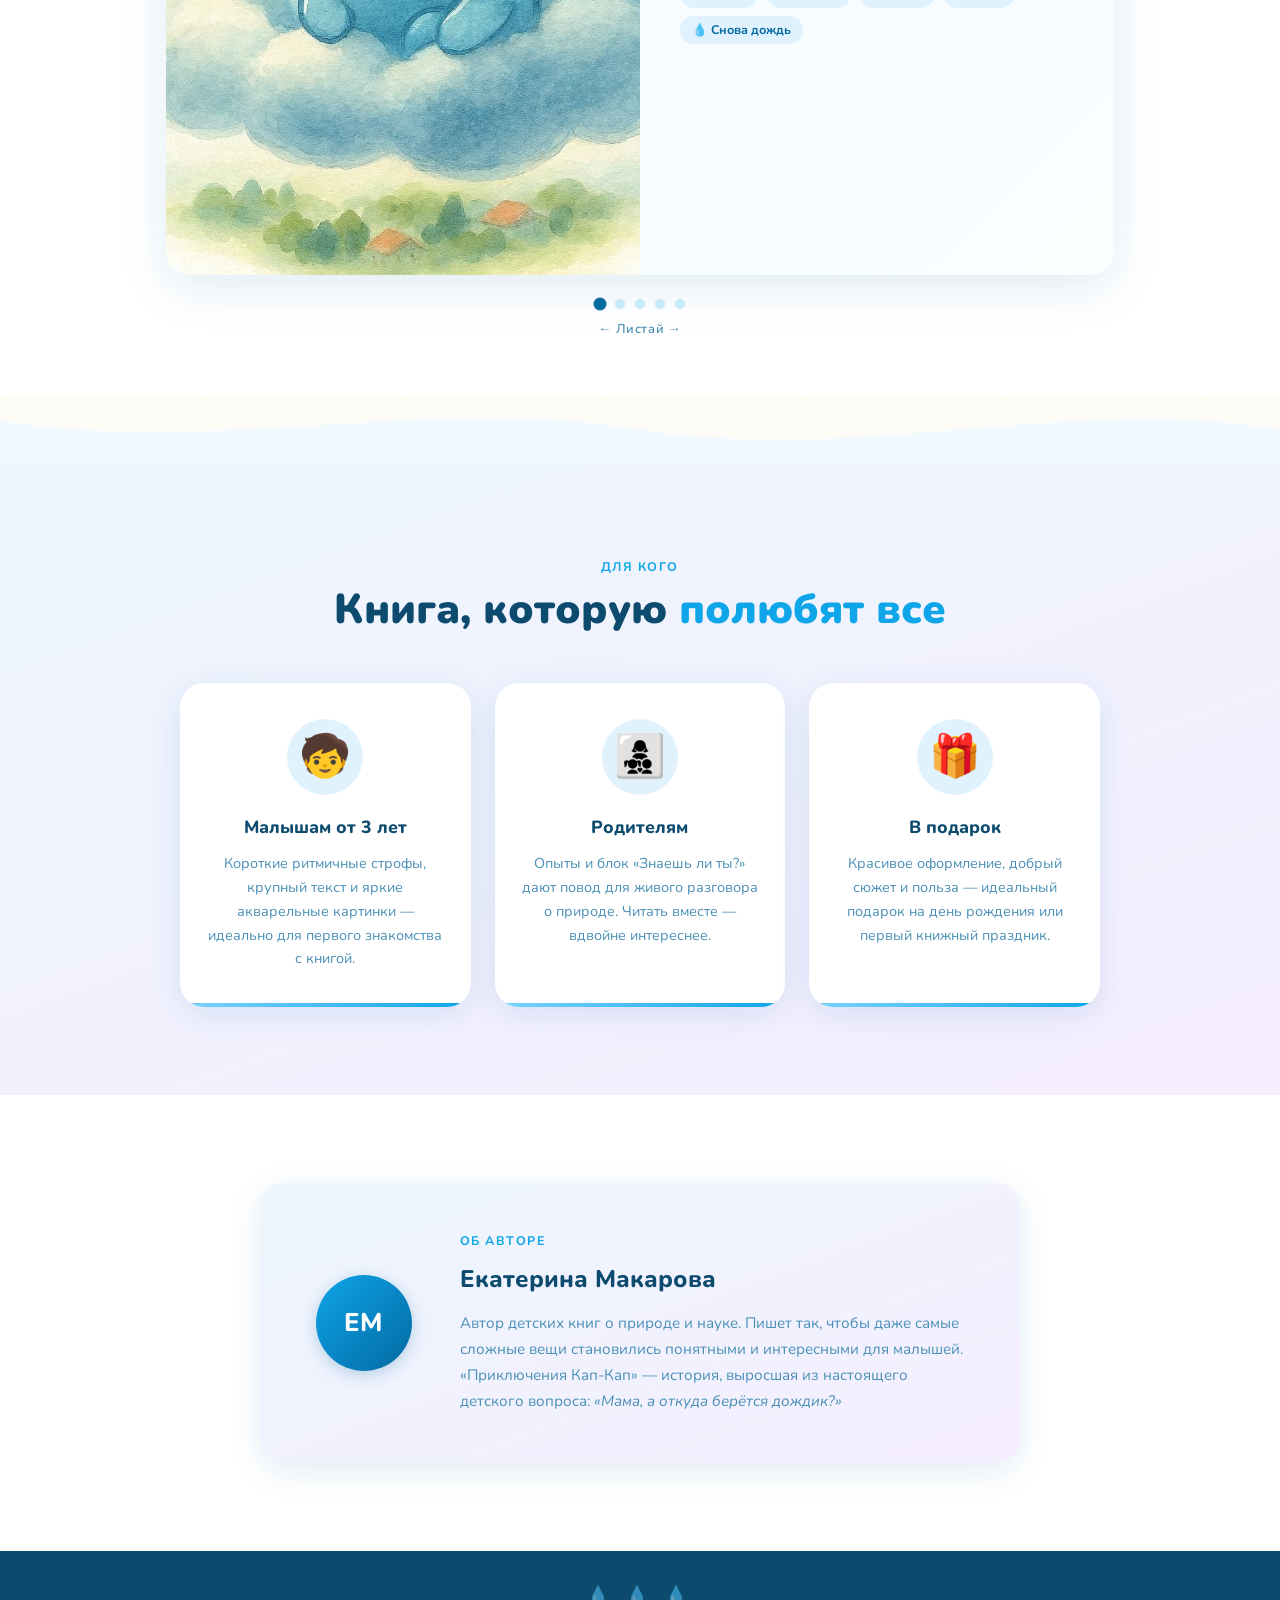
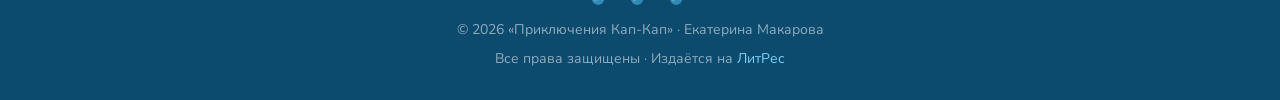
==== commit ae1ff638: "Slideshow: remove slide numbers, use cloud droplet image on slide 1 https://claude.ai/code/session_0" ====
--- a/index.html
+++ b/index.html
@@ -121,10 +121,9 @@
           <!-- Слайд 1: Знакомство -->
           <div class="slide">
             <div class="slide__illo slide__illo--cover">
-              <img src="cover.png" alt="Обложка книги"/>
+              <img src="IMG_0922.jpeg" alt="Кап-Кап на тучке"/>
             </div>
             <div class="slide__text">
-              <span class="slide__num">01</span>
               <h3>Знакомьтесь — Кап-Кап</h3>
               <p>Маленькая капелька просыпается в тучке и отправляется в удивительное путешествие. Через все превращения она несёт одно:</p>
               <blockquote>«Я помню. И я вернусь.»</blockquote>
@@ -144,7 +143,6 @@
               <img src="illus-summer.png" alt="Мальчик и Кап-Кап летом"/>
             </div>
             <div class="slide__text">
-              <span class="slide__num">02</span>
               <h3>☀️ Лето. Первая встреча</h3>
               <p>Кап-Кап падает с листика и видит мальчика. Она запоминает его — и будет помнить всегда, в каждом превращении.</p>
               <blockquote>
@@ -162,7 +160,6 @@
               <img src="illus-winter.png" alt="Мальчик со снежинкой зимой"/>
             </div>
             <div class="slide__text">
-              <span class="slide__num">03</span>
               <h3>❄️ Зима. Снежинкой на ладошке</h3>
               <p>Кап-Кап превращается в снежинку и опускается на тёплую ладошку того же мальчика. Он не знает, что это она. Но она помнит.</p>
               <blockquote>
@@ -191,7 +188,6 @@
               <div class="cycle__step">💧<span>Снова дождь</span></div>
             </div>
             <div class="slide__text slide__text--centered">
-              <span class="slide__num">04</span>
               <h3>🔄 Круговорот воды — как сказка</h3>
               <p>14 разворотов. Каждый — новое превращение Кап-Кап и новая встреча с мальчиком. Наука рассказана через поэзию — просто, точно и с любовью.</p>
               <blockquote>
@@ -204,7 +200,6 @@
           <!-- Слайд 5: Что внутри -->
           <div class="slide slide--features">
             <div class="slide__text slide__text--centered">
-              <span class="slide__num">05</span>
               <h3>📚 Что ещё внутри книги</h3>
             </div>
             <div class="slide__feats">
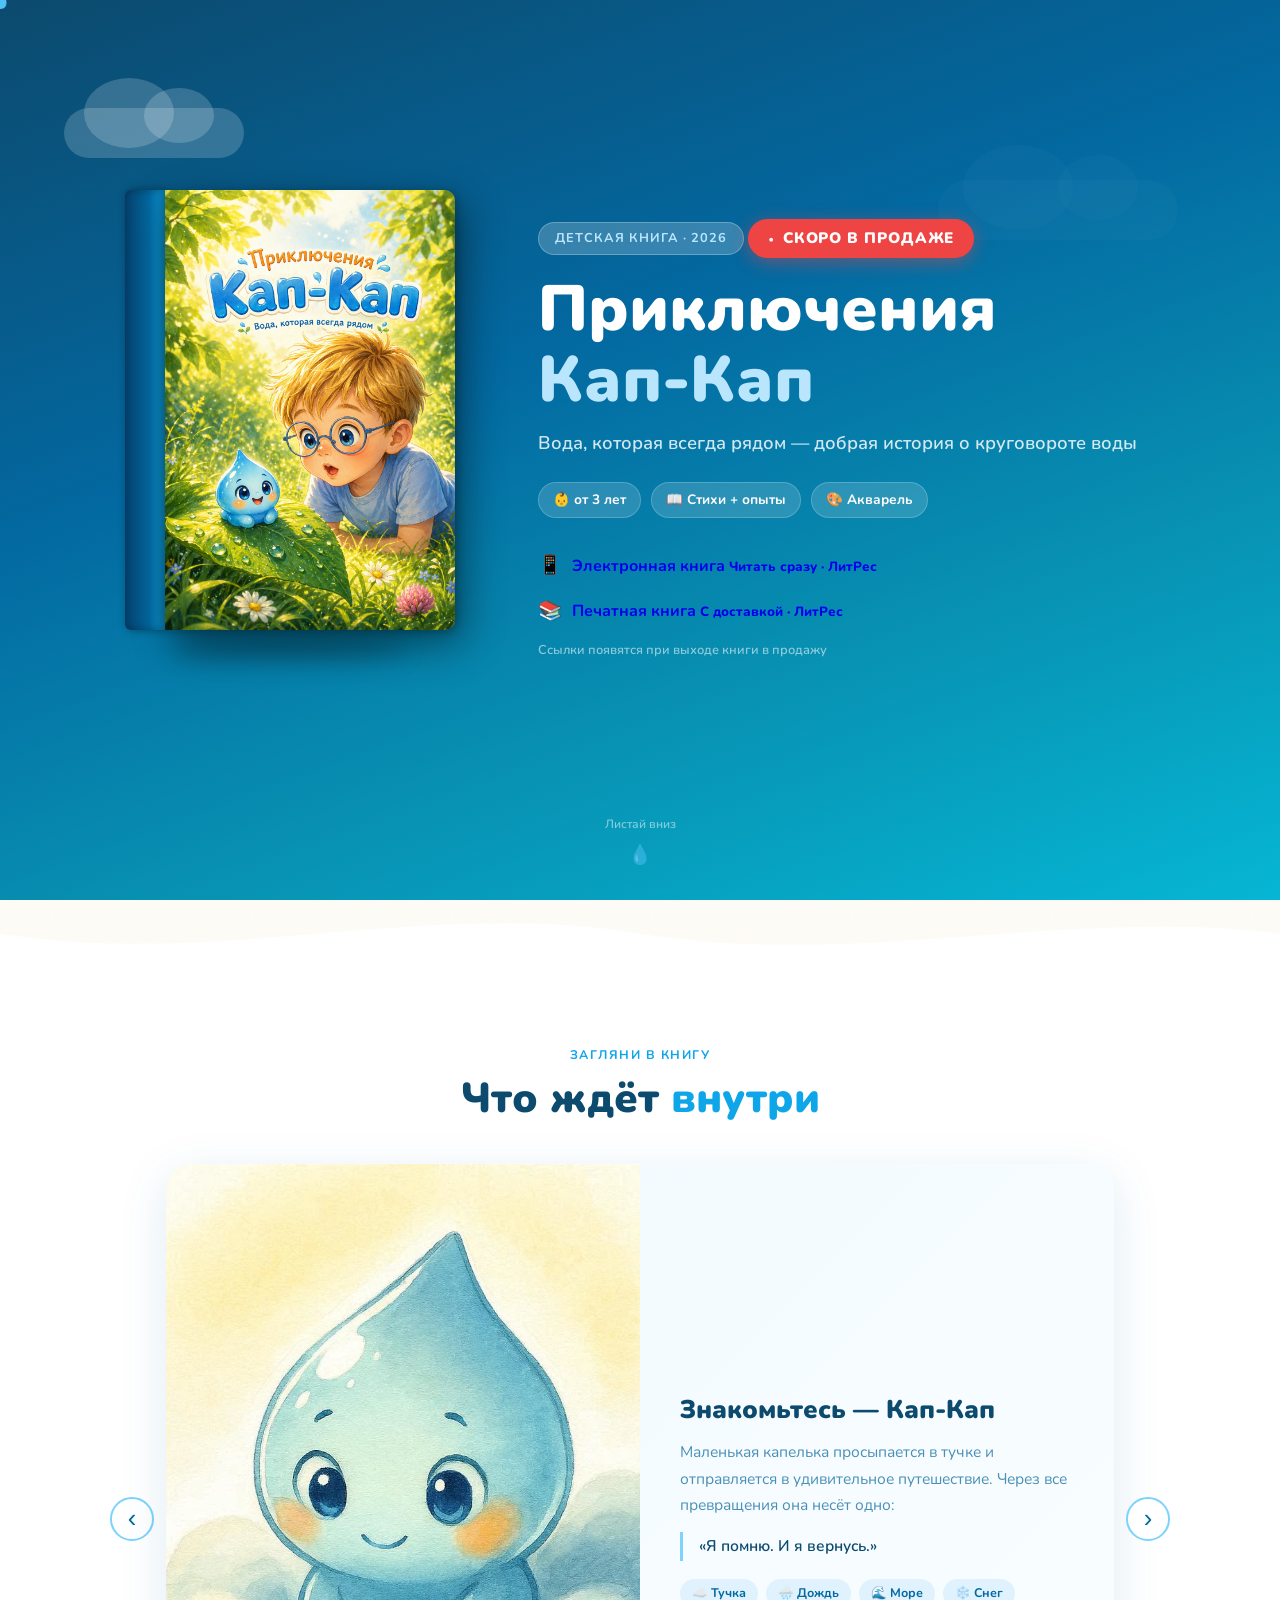
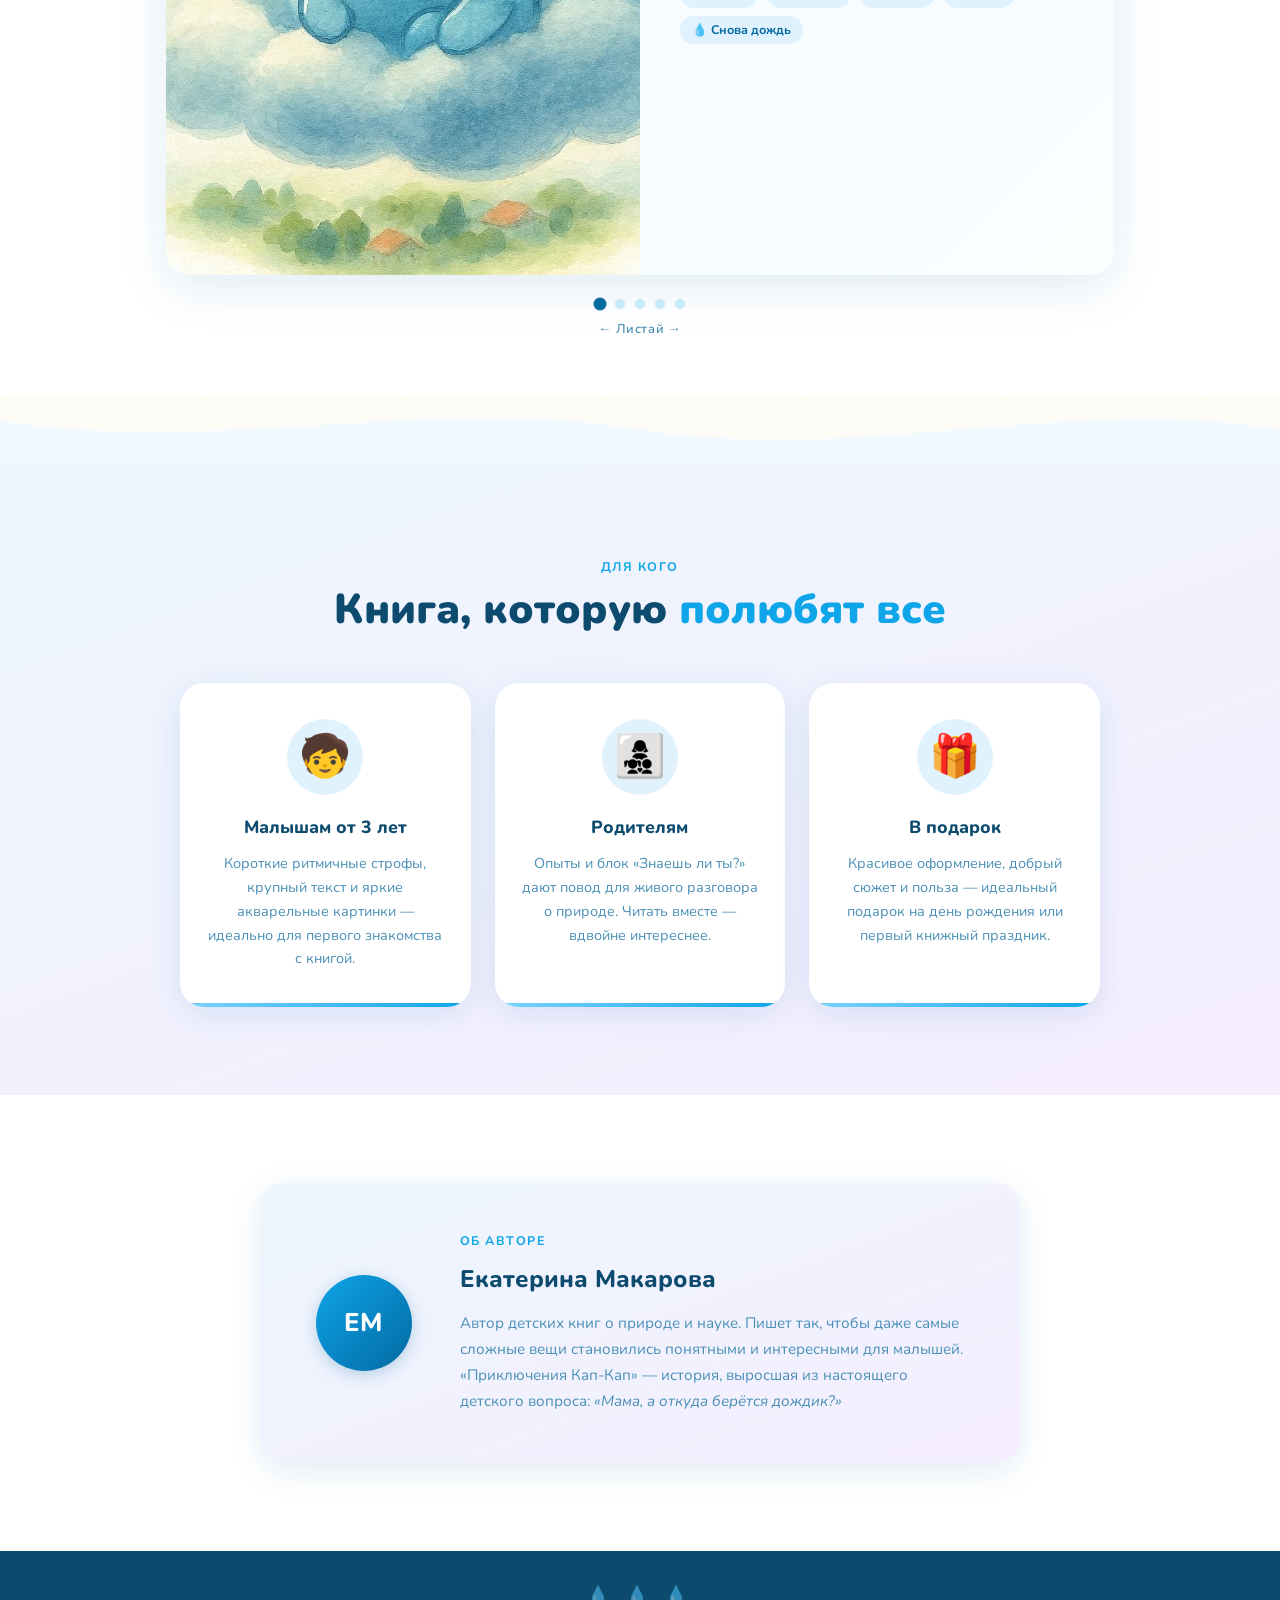
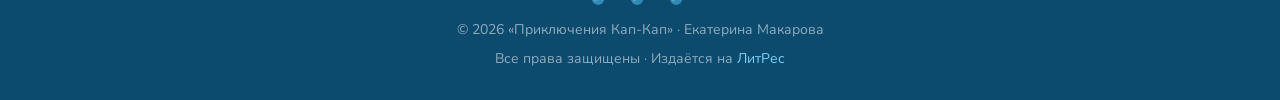
==== commit a43a30b7: "Hero: add pulsing red 'Скоро в продаже' badge https://claude.ai/code/session_019fcMhyCjci2jgD2YSEEnv" ====
--- a/index.html
+++ b/index.html
@@ -62,6 +62,7 @@
 
       <div class="hero__content">
         <span class="hero__badge">Детская книга · 2026</span>
+        <div class="hero__soon">Скоро в продаже</div>
         <h1 class="hero__title">Приключения <em>Кап-Кап</em></h1>
         <p class="hero__subtitle">
           Вода, которая всегда рядом — добрая история о круговороте воды
@@ -171,30 +172,52 @@
           </div>
 
           <!-- Слайд 4: Круговорот -->
-          <div class="slide slide--text-only">
-            <div class="slide__cycle">
-              <div class="cycle__step">☁️<span>Тучка</span></div>
-              <div class="cycle__arrow">→</div>
-              <div class="cycle__step">🌧️<span>Дождь</span></div>
-              <div class="cycle__arrow">→</div>
-              <div class="cycle__step">🌊<span>Море</span></div>
-              <div class="cycle__arrow">→</div>
-              <div class="cycle__step">✨<span>Пар</span></div>
-              <div class="cycle__arrow">→</div>
-              <div class="cycle__step">❄️<span>Снежинка</span></div>
-              <div class="cycle__arrow">→</div>
-              <div class="cycle__step">🌿<span>Ручеёк</span></div>
-              <div class="cycle__arrow">→</div>
-              <div class="cycle__step">💧<span>Снова дождь</span></div>
-            </div>
-            <div class="slide__text slide__text--centered">
-              <h3>🔄 Круговорот воды — как сказка</h3>
-              <p>14 разворотов. Каждый — новое превращение Кап-Кап и новая встреча с мальчиком. Наука рассказана через поэзию — просто, точно и с любовью.</p>
-              <blockquote>
-                Я была морем, паром, снегом, дождём —<br>
-                <em>И в каждом — помнила его.</em>
-              </blockquote>
-            </div>
+          <div class="slide slide--cycle">
+            <h3 class="cycle__title">Круговорот воды</h3>
+            <div class="cycle__loop">
+              <div class="cycle__row cycle__row--top">
+                <div class="cycle__item">
+                  <div class="cycle__icon">☁️</div>
+                  <span>Тучка</span>
+                </div>
+                <div class="cycle__arr">→</div>
+                <div class="cycle__item">
+                  <div class="cycle__icon">🌧️</div>
+                  <span>Дождь</span>
+                </div>
+                <div class="cycle__arr">→</div>
+                <div class="cycle__item">
+                  <div class="cycle__icon">🌊</div>
+                  <span>Море</span>
+                </div>
+                <div class="cycle__arr">→</div>
+                <div class="cycle__item">
+                  <div class="cycle__icon">✨</div>
+                  <span>Пар</span>
+                </div>
+              </div>
+              <div class="cycle__sides">
+                <div class="cycle__side-arr cycle__side-arr--left">↓</div>
+                <div class="cycle__side-arr cycle__side-arr--right">↑</div>
+              </div>
+              <div class="cycle__row cycle__row--bottom">
+                <div class="cycle__item">
+                  <div class="cycle__icon">💧</div>
+                  <span>Снова дождь</span>
+                </div>
+                <div class="cycle__arr">←</div>
+                <div class="cycle__item">
+                  <div class="cycle__icon">🌿</div>
+                  <span>Ручеёк</span>
+                </div>
+                <div class="cycle__arr">←</div>
+                <div class="cycle__item">
+                  <div class="cycle__icon">❄️</div>
+                  <span>Снежинка</span>
+                </div>
+              </div>
+            </div>
+            <p class="cycle__caption">14 разворотов · каждое превращение — новая встреча с мальчиком</p>
           </div>
 
           <!-- Слайд 5: Что внутри -->
--- a/style.css
+++ b/style.css
@@ -427,6 +427,36 @@
   border: 1px solid rgba(255,255,255,0.25);
 }
 
+.hero__soon {
+  display: inline-flex;
+  align-items: center;
+  gap: 8px;
+  background: #ef4444;
+  color: #fff;
+  font-size: 0.95rem;
+  font-weight: 900;
+  letter-spacing: 0.06em;
+  text-transform: uppercase;
+  padding: 7px 20px;
+  border-radius: 50px;
+  margin-bottom: 16px;
+  box-shadow: 0 4px 18px rgba(239,68,68,0.45);
+  animation: pulseBadge 2.4s ease-in-out infinite;
+}
+.hero__soon::before {
+  content: '●';
+  font-size: 0.55rem;
+  animation: blinkDot 1.2s step-start infinite;
+}
+@keyframes pulseBadge {
+  0%,100% { box-shadow: 0 4px 18px rgba(239,68,68,0.45); }
+  50%      { box-shadow: 0 4px 28px rgba(239,68,68,0.75); }
+}
+@keyframes blinkDot {
+  0%,100% { opacity: 1; }
+  50%      { opacity: 0; }
+}
+
 .hero__title {
   font-size: clamp(2.4rem, 5.5vw, 4rem);
   font-weight: 900; line-height: 1.1;
@@ -514,12 +544,14 @@
   background: linear-gradient(135deg, #f0f9ff 0%, #fafeff 100%);
 }
 
-.slide--text-only {
+.slide--cycle {
   grid-template-columns: 1fr;
-  grid-template-rows: auto 1fr;
-  padding: 40px;
-  gap: 28px;
-  align-items: start;
+  display: flex;
+  flex-direction: column;
+  align-items: center;
+  justify-content: center;
+  padding: 36px 32px 28px;
+  gap: 20px;
 }
 
 .slide--features {
@@ -629,15 +661,65 @@
   align-self: center;
   padding-bottom: 18px;
 }
-.slide__cycle {
-  display: flex;
-  align-items: flex-end;
+/* Cycle slide layout */
+.cycle__title {
+  font-size: 1.4rem;
+  font-weight: 900;
+  color: var(--text);
+  text-align: center;
+}
+.cycle__loop {
+  width: 100%;
+  max-width: 640px;
+  display: flex;
+  flex-direction: column;
+  gap: 0;
+}
+.cycle__row {
+  display: flex;
+  align-items: center;
   justify-content: center;
-  flex-wrap: wrap;
-  gap: 4px 0;
+  gap: 6px;
+}
+.cycle__sides {
+  display: flex;
+  justify-content: space-between;
+  padding: 0 28px;
+}
+.cycle__side-arr {
+  font-size: 1.6rem;
+  color: var(--blue-light);
+  line-height: 1;
+  padding: 4px 0;
+}
+.cycle__item {
+  display: flex;
+  flex-direction: column;
+  align-items: center;
+  gap: 6px;
   background: var(--blue-ghost);
   border-radius: var(--r-md);
-  padding: 20px 16px 16px;
+  padding: 14px 16px 10px;
+  min-width: 88px;
+}
+.cycle__icon { font-size: 2.4rem; line-height: 1; }
+.cycle__item span {
+  font-size: 0.72rem;
+  font-weight: 700;
+  color: var(--text-light);
+  text-align: center;
+}
+.cycle__arr {
+  font-size: 1.4rem;
+  color: var(--blue-light);
+  font-weight: 300;
+  flex-shrink: 0;
+}
+.cycle__caption {
+  font-size: 0.82rem;
+  color: var(--text-light);
+  text-align: center;
+  margin-top: 4px;
 }
 
 /* Features grid (slide 5) */
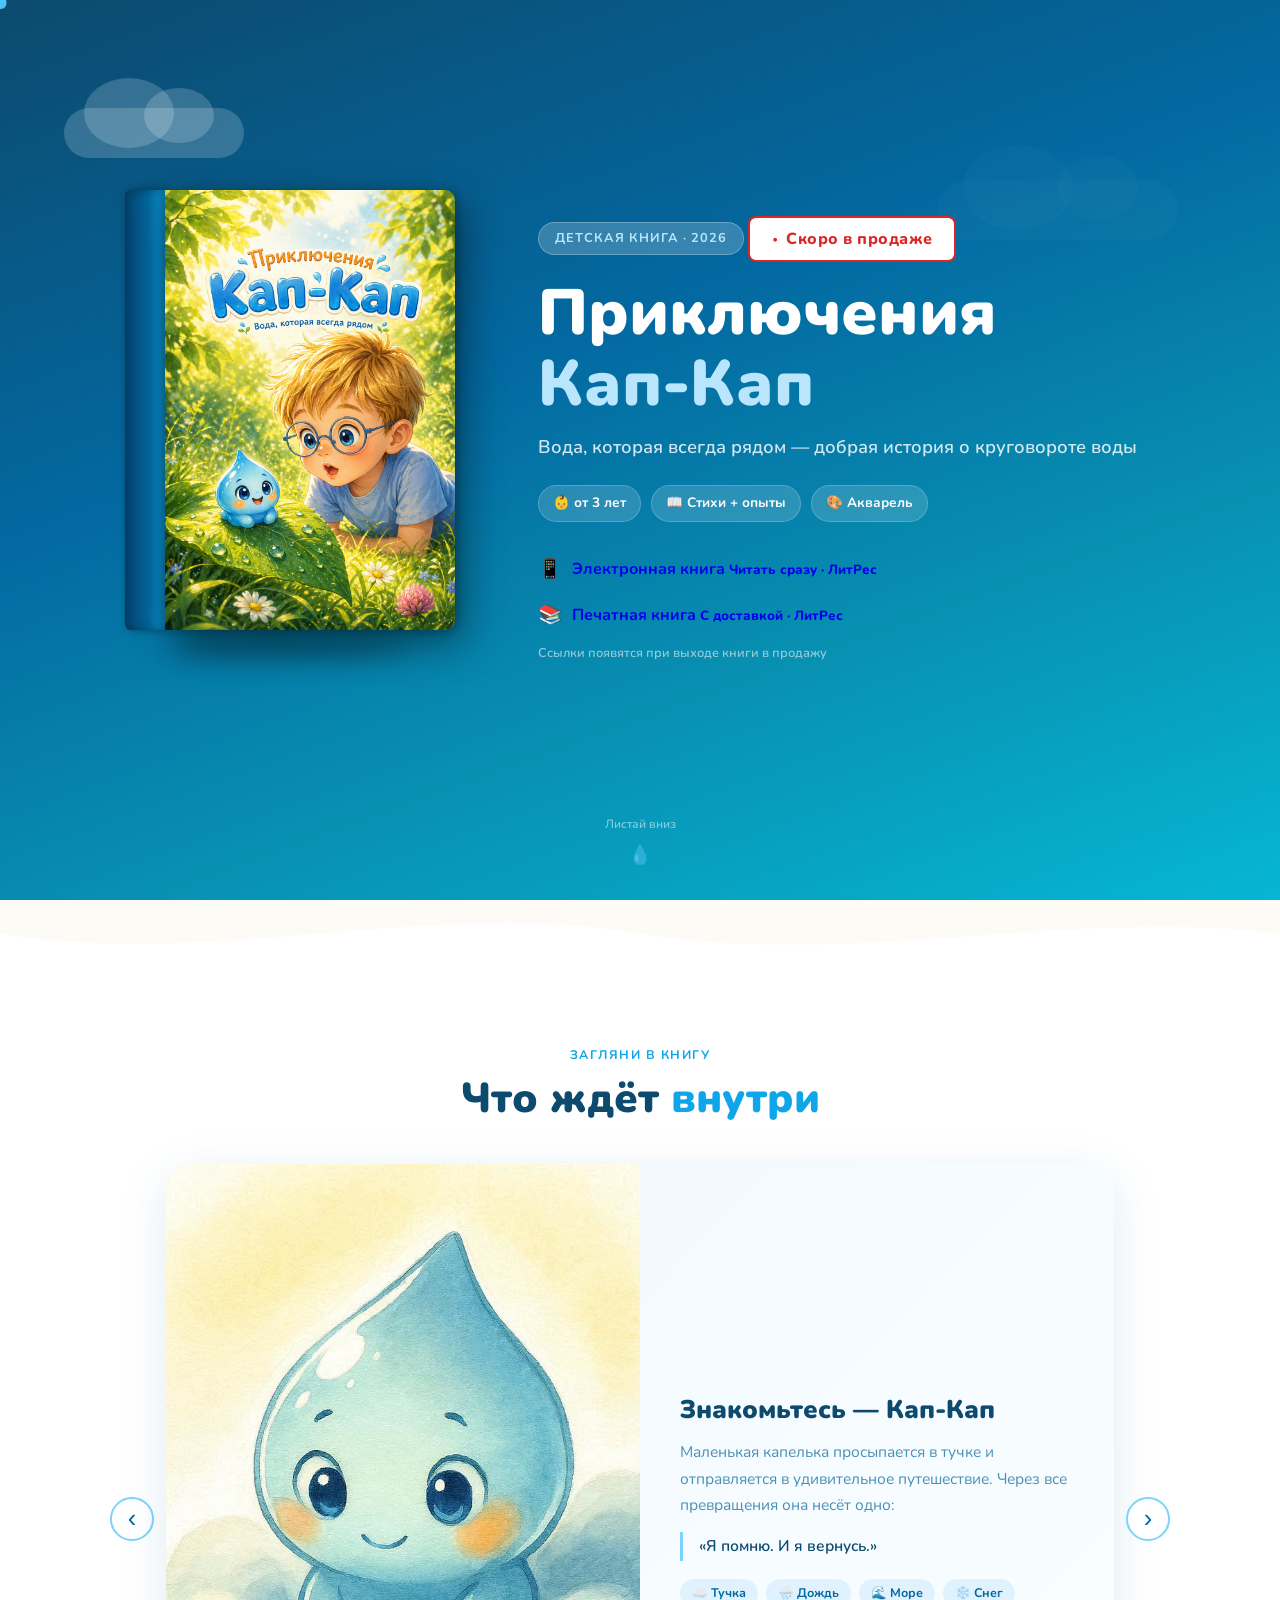
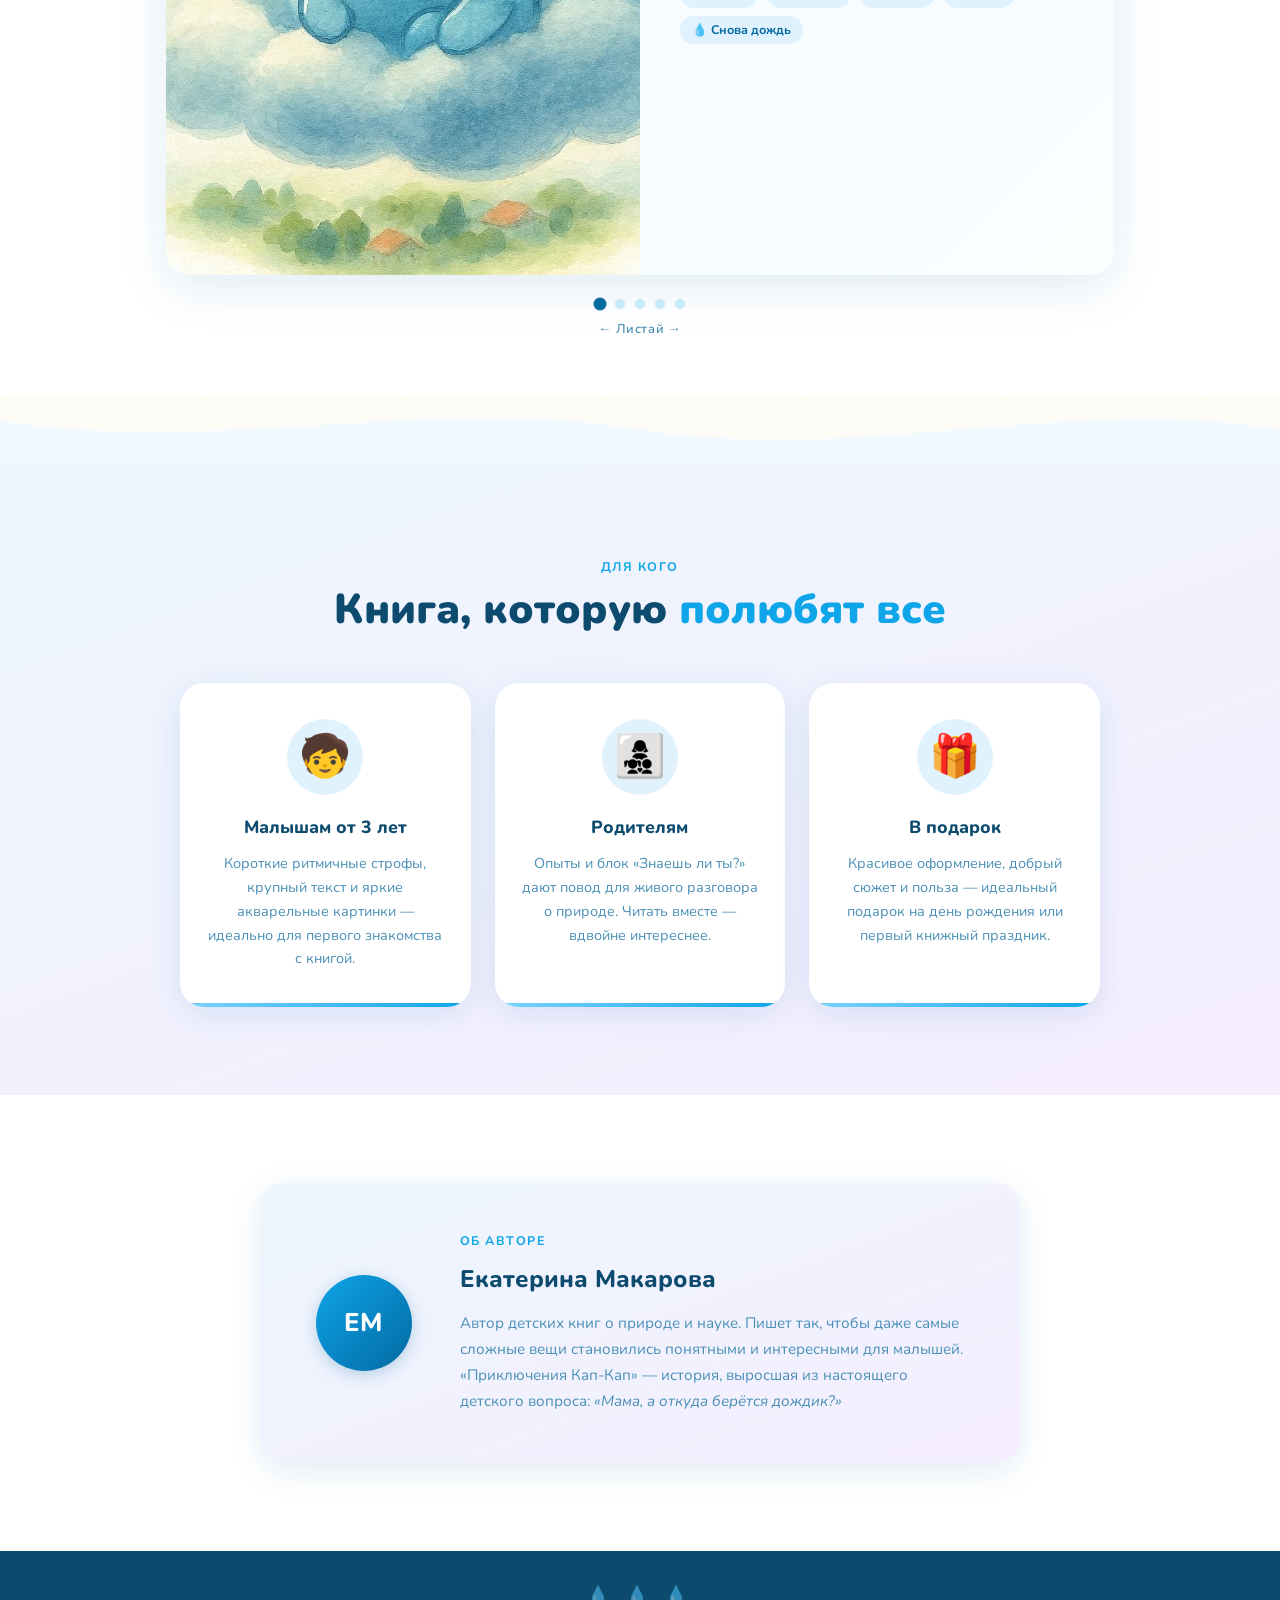
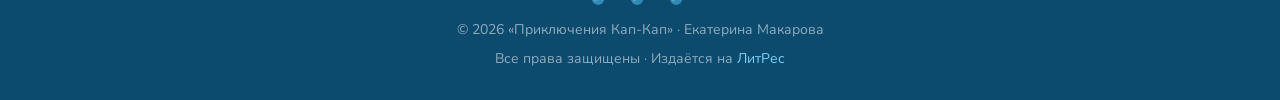
==== commit 6c4c3ae4: "Slide 5: compact layout — less padding, smaller cards, fits without scroll https://claude.ai/code/se" ====
--- a/index.html
+++ b/index.html
@@ -222,9 +222,7 @@
 
           <!-- Слайд 5: Что внутри -->
           <div class="slide slide--features">
-            <div class="slide__text slide__text--centered">
-              <h3>📚 Что ещё внутри книги</h3>
-            </div>
+            <h3 class="slide__feats-title">📚 Что ещё внутри книги</h3>
             <div class="slide__feats">
               <div class="slide__feat">
                 <span>🎵</span>
--- a/style.css
+++ b/style.css
@@ -431,16 +431,16 @@
   display: inline-flex;
   align-items: center;
   gap: 8px;
-  background: #ef4444;
-  color: #fff;
-  font-size: 0.95rem;
-  font-weight: 900;
-  letter-spacing: 0.06em;
-  text-transform: uppercase;
-  padding: 7px 20px;
-  border-radius: 50px;
+  background: #fff;
+  color: #dc2626;
+  font-size: 1rem;
+  font-weight: 800;
+  letter-spacing: 0.03em;
+  text-transform: none;
+  padding: 8px 22px;
+  border-radius: 8px;
+  border: 2.5px solid #dc2626;
   margin-bottom: 16px;
-  box-shadow: 0 4px 18px rgba(239,68,68,0.45);
   animation: pulseBadge 2.4s ease-in-out infinite;
 }
 .hero__soon::before {
@@ -449,8 +449,8 @@
   animation: blinkDot 1.2s step-start infinite;
 }
 @keyframes pulseBadge {
-  0%,100% { box-shadow: 0 4px 18px rgba(239,68,68,0.45); }
-  50%      { box-shadow: 0 4px 28px rgba(239,68,68,0.75); }
+  0%,100% { box-shadow: 0 0 0 rgba(239,68,68,0); }
+  50%      { box-shadow: 0 0 12px rgba(239,68,68,0.4); }
 }
 @keyframes blinkDot {
   0%,100% { opacity: 1; }
@@ -556,8 +556,8 @@
 
 .slide--features {
   grid-template-columns: 1fr;
-  padding: 40px;
-  gap: 24px;
+  padding: 22px 32px 24px;
+  gap: 14px;
 }
 
 /* Illustration pane */
@@ -723,20 +723,30 @@
 }
 
 /* Features grid (slide 5) */
+.slide__feats-title {
+  font-size: 1.2rem;
+  font-weight: 900;
+  color: var(--text);
+  text-align: center;
+}
+
 .slide__feats {
   display: grid;
   grid-template-columns: 1fr 1fr;
-  gap: 16px;
+  gap: 10px;
 }
 .slide__feat {
   background: var(--blue-ghost);
   border-radius: var(--r-md);
-  padding: 16px;
+  padding: 12px 14px;
   border-left: 3px solid var(--blue-light);
-}
-.slide__feat span { font-size: 1.4rem; display: block; margin-bottom: 6px; }
-.slide__feat strong { font-size: 0.88rem; color: var(--text); display: block; margin-bottom: 4px; }
-.slide__feat p { font-size: 0.8rem; color: var(--text-light); line-height: 1.5; margin: 0; }
+  display: flex;
+  flex-direction: column;
+  gap: 3px;
+}
+.slide__feat span { font-size: 1.2rem; line-height: 1; }
+.slide__feat strong { font-size: 0.85rem; color: var(--text); }
+.slide__feat p { font-size: 0.76rem; color: var(--text-light); line-height: 1.45; margin: 0; }
 
 /* ── Arrow buttons ── */
 .bookshow__arrow {
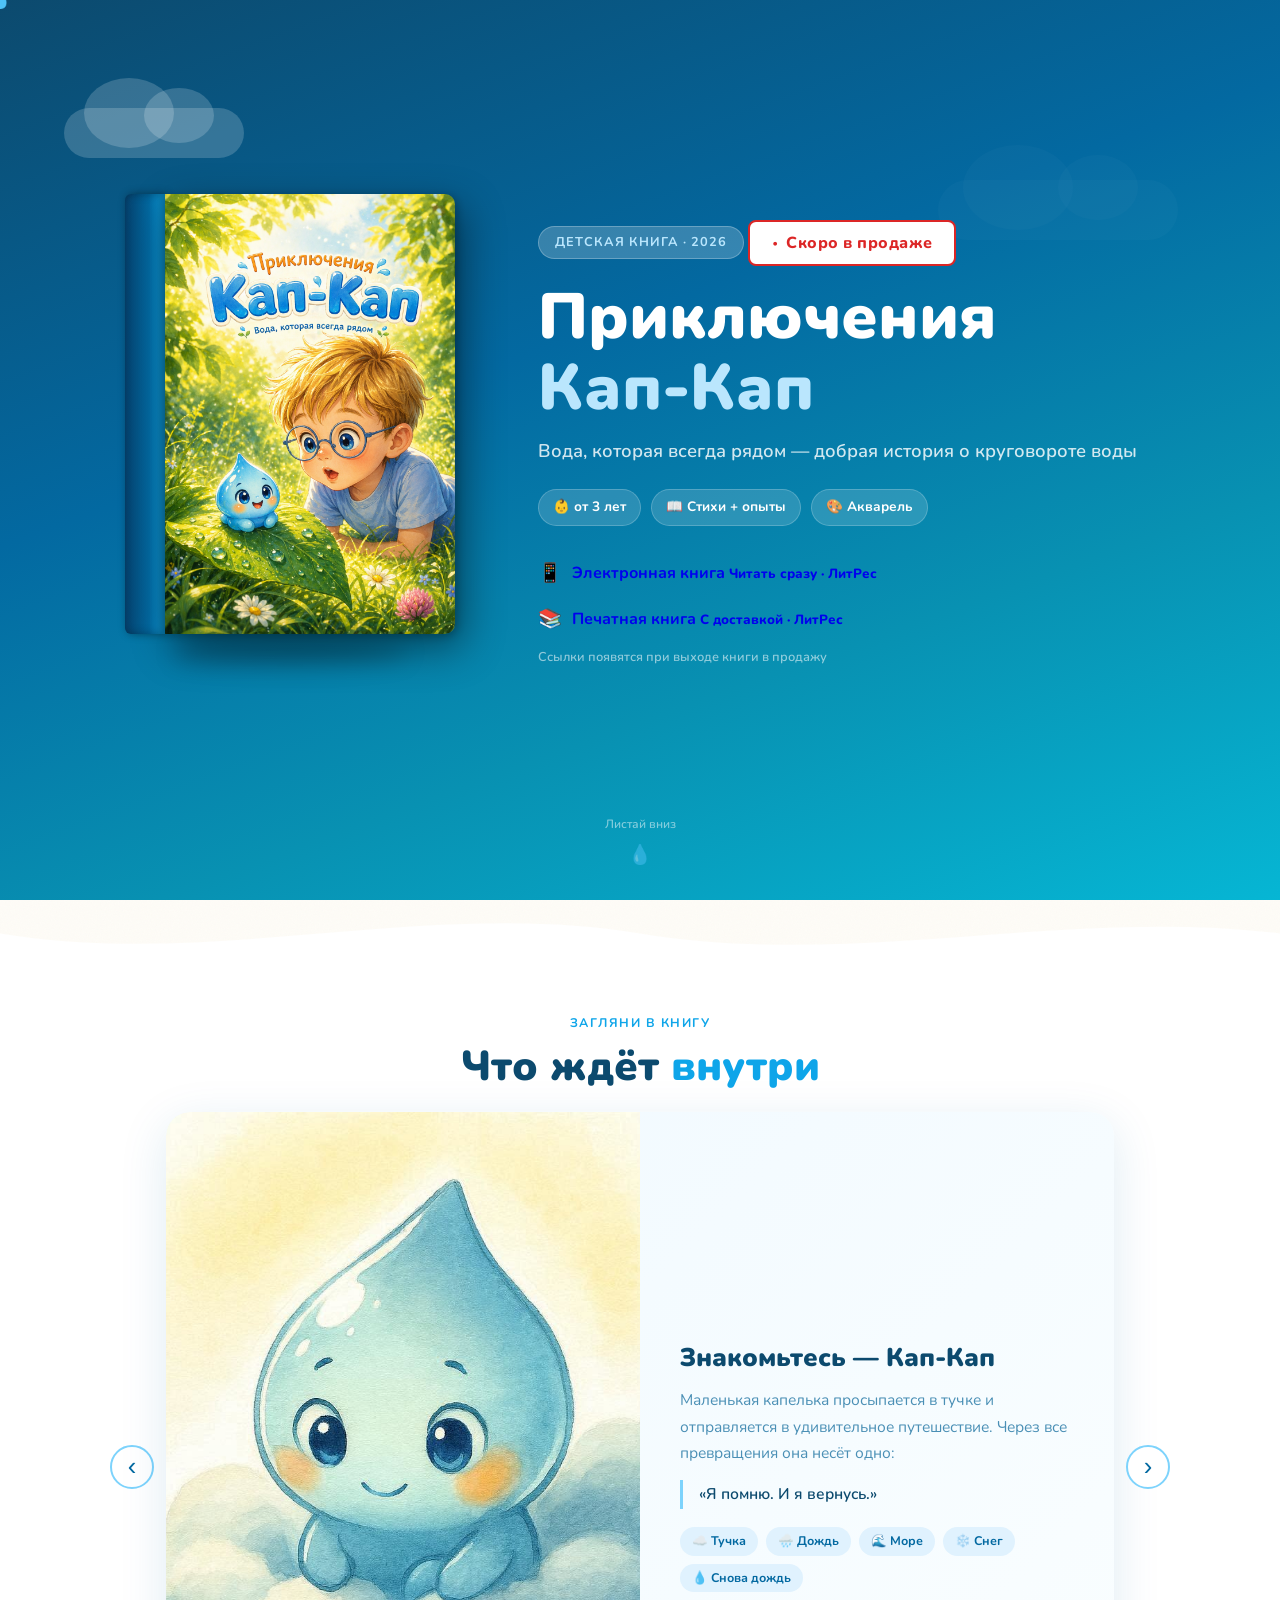
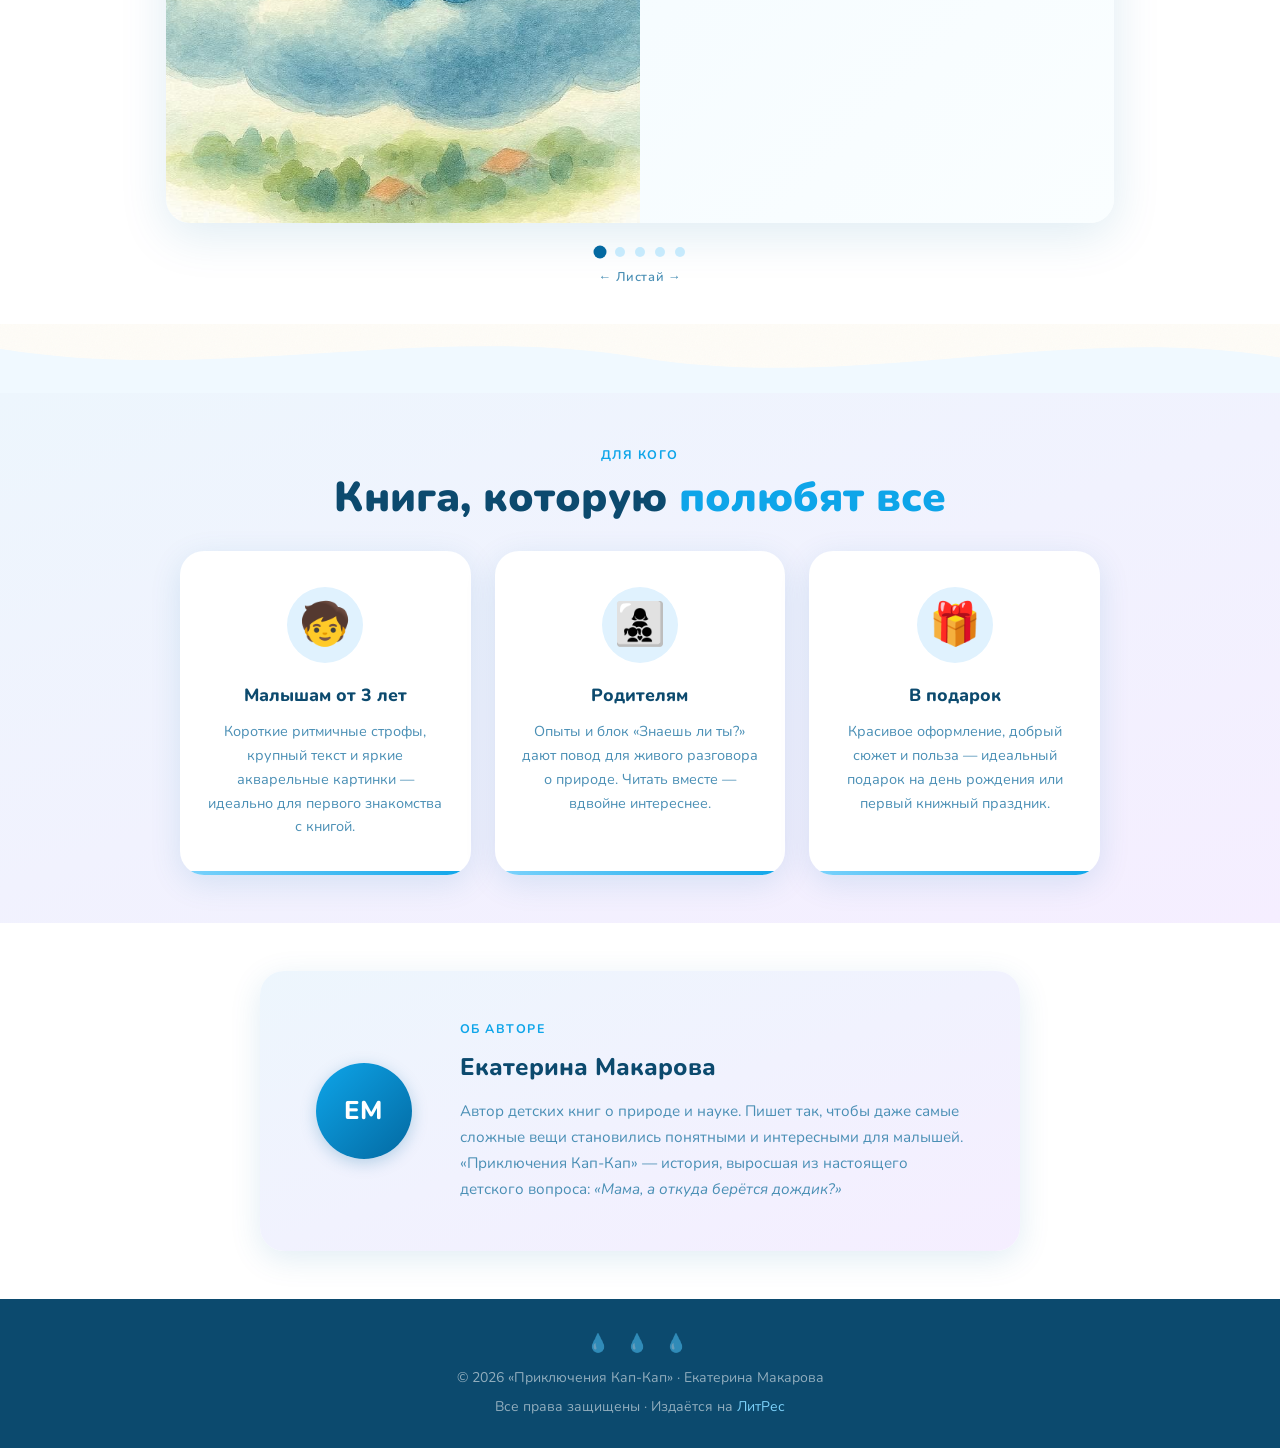
==== commit c86a8668: "Splash: bigger puddle to match droplet, add wide horizontal splash drops https://claude.ai/code/sess" ====
--- a/index.html
+++ b/index.html
@@ -29,6 +29,10 @@
         <div class="sdrop__sp sdrop__sp--5"></div>
         <div class="sdrop__sp sdrop__sp--6"></div>
         <div class="sdrop__sp sdrop__sp--7"></div>
+        <div class="sdrop__sp sdrop__sp--8"></div>
+        <div class="sdrop__sp sdrop__sp--9"></div>
+        <div class="sdrop__sp sdrop__sp--10"></div>
+        <div class="sdrop__sp sdrop__sp--11"></div>
       </div>
     </div>
     <div class="sdrop-puddle" id="sdrop-puddle">
--- a/style.css
+++ b/style.css
@@ -118,7 +118,7 @@
   flex-direction: column;
   align-items: center;
   justify-content: center;
-  padding: 80px 24px 100px;
+  padding: 52px 24px 64px;
   overflow: hidden;
   background: linear-gradient(160deg, #0c4a6e 0%, #0369a1 40%, #0891b2 70%, #06b6d4 100%);
 }
@@ -501,14 +501,14 @@
 
 /* ===== SLIDESHOW ===== */
 .bookshow {
-  padding: 72px 24px 56px;
+  padding: 40px 24px 36px;
   background: #ffffff;
   overflow: hidden;
 }
 
 .bookshow__header {
   text-align: center;
-  margin-bottom: 40px;
+  margin-bottom: 20px;
 }
 
 .bookshow__wrap {
@@ -813,11 +813,11 @@
 
 /* ===== FOR WHOM ===== */
 .for-whom {
-  padding: 88px 24px;
+  padding: 48px 24px;
   background: linear-gradient(160deg, #edf6fd 0%, #f5eeff 100%);
 }
 .for-whom__inner { max-width: 920px; margin: 0 auto; }
-.for-whom__header { text-align: center; margin-bottom: 48px; }
+.for-whom__header { text-align: center; margin-bottom: 28px; }
 .for-whom__grid {
   display: grid; grid-template-columns: repeat(3, 1fr); gap: 24px;
 }
@@ -849,7 +849,7 @@
 
 /* ===== AUTHOR ===== */
 .author {
-  padding: 88px 24px;
+  padding: 48px 24px;
   background: var(--white);
 }
 .author__inner {
@@ -1035,14 +1035,23 @@
   0%   { opacity: 1; transform: translate(var(--dx0), 0)           rotate(var(--r)); }
   100% { opacity: 0; transform: translate(var(--dx1), var(--dy1))  rotate(var(--r)); }
 }
-.sdrop__sp--0 { --dx0:   0px; --dx1:   0px; --dy1: -58px; --r:   0deg; animation-delay: 0.00s; }
-.sdrop__sp--1 { --dx0:   0px; --dx1:  20px; --dy1: -54px; --r:  20deg; animation-delay: 0.02s; }
-.sdrop__sp--2 { --dx0:   0px; --dx1:  40px; --dy1: -40px; --r:  40deg; animation-delay: 0.03s; }
-.sdrop__sp--3 { --dx0:   0px; --dx1:  54px; --dy1: -18px; --r:  58deg; animation-delay: 0.04s; }
-.sdrop__sp--4 { --dx0:   0px; --dx1: -20px; --dy1: -54px; --r: -20deg; animation-delay: 0.02s; }
-.sdrop__sp--5 { --dx0:   0px; --dx1: -40px; --dy1: -40px; --r: -40deg; animation-delay: 0.03s; }
-.sdrop__sp--6 { --dx0:   0px; --dx1: -54px; --dy1: -18px; --r: -58deg; animation-delay: 0.04s; }
-.sdrop__sp--7 { --dx0:   0px; --dx1:  10px; --dy1: -60px; --r:  10deg; animation-delay: 0.01s; }
+/* вверх */
+.sdrop__sp--0  { --dx0:  0px; --dx1:   0px; --dy1: -72px; --r:   0deg; animation-delay: 0.00s; }
+.sdrop__sp--7  { --dx0:  0px; --dx1:  12px; --dy1: -74px; --r:  10deg; animation-delay: 0.01s; }
+/* вверх-в сторону */
+.sdrop__sp--1  { --dx0:  0px; --dx1:  28px; --dy1: -64px; --r:  22deg; animation-delay: 0.02s; }
+.sdrop__sp--4  { --dx0:  0px; --dx1: -28px; --dy1: -64px; --r: -22deg; animation-delay: 0.02s; }
+.sdrop__sp--2  { --dx0:  0px; --dx1:  54px; --dy1: -46px; --r:  44deg; animation-delay: 0.03s; }
+.sdrop__sp--5  { --dx0:  0px; --dx1: -54px; --dy1: -46px; --r: -44deg; animation-delay: 0.03s; }
+/* почти горизонтально */
+.sdrop__sp--3  { --dx0:  0px; --dx1:  76px; --dy1: -18px; --r:  68deg; animation-delay: 0.04s; }
+.sdrop__sp--6  { --dx0:  0px; --dx1: -76px; --dy1: -18px; --r: -68deg; animation-delay: 0.04s; }
+/* совсем в стороны */
+.sdrop__sp--8  { --dx0:  0px; --dx1:  92px; --dy1:   4px; --r:  82deg; animation-delay: 0.05s; }
+.sdrop__sp--9  { --dx0:  0px; --dx1: -92px; --dy1:   4px; --r: -82deg; animation-delay: 0.05s; }
+/* мелкие быстрые вверх */
+.sdrop__sp--10 { --dx0:  0px; --dx1:  18px; --dy1: -80px; --r:  14deg; animation-delay: 0.01s; }
+.sdrop__sp--11 { --dx0:  0px; --dx1: -18px; --dy1: -80px; --r: -14deg; animation-delay: 0.01s; }
 
 /* ── HIDDEN ── */
 .sdrop--hidden { opacity: 0; }
@@ -1051,8 +1060,8 @@
 .sdrop-puddle {
   position: absolute;
   bottom: 9vh;
-  right: -18px;
-  width: 116px;
+  right: -36px;
+  width: 200px;
   display: flex;
   align-items: center;
   justify-content: center;
@@ -1063,8 +1072,8 @@
 .sdrop-puddle--active { opacity: 1; }
 
 .sdrop-puddle__body {
-  width: 72px;
-  height: 26px;
+  width: 150px;
+  height: 46px;
   background: radial-gradient(ellipse at center,
     rgba(14,165,233,0.72) 0%,
     rgba(56,189,248,0.45) 45%,
@@ -1088,8 +1097,8 @@
 .sdrop-puddle--active .sdrop-puddle__ring--3 { animation-delay: 0.56s; }
 
 @keyframes puddleRing {
-  0%   { width: 10px;  height: 10px;  opacity: 0.95; }
-  100% { width: 100px; height: 100px; opacity: 0;    }
+  0%   { width: 14px;  height: 14px;  opacity: 0.95; }
+  100% { width: 160px; height: 160px; opacity: 0;    }
 }
 
 @media (max-width: 768px) {
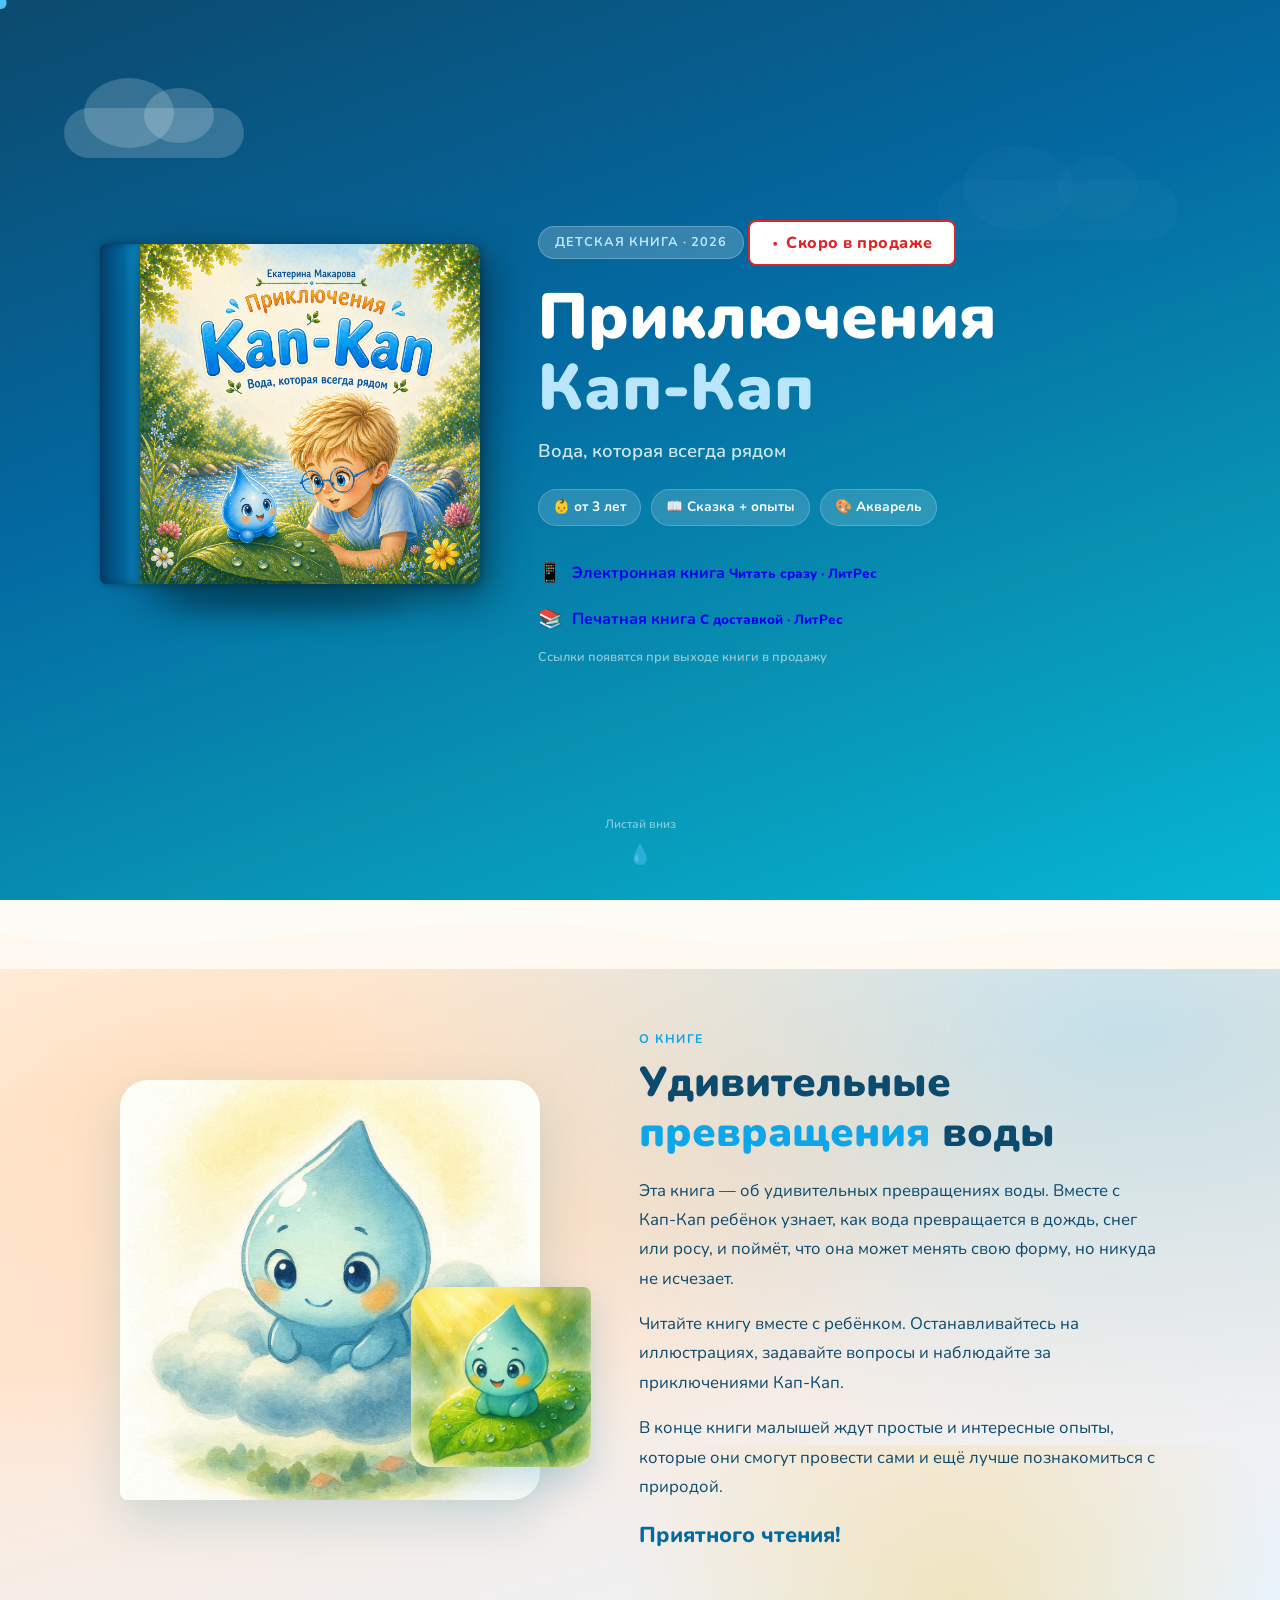
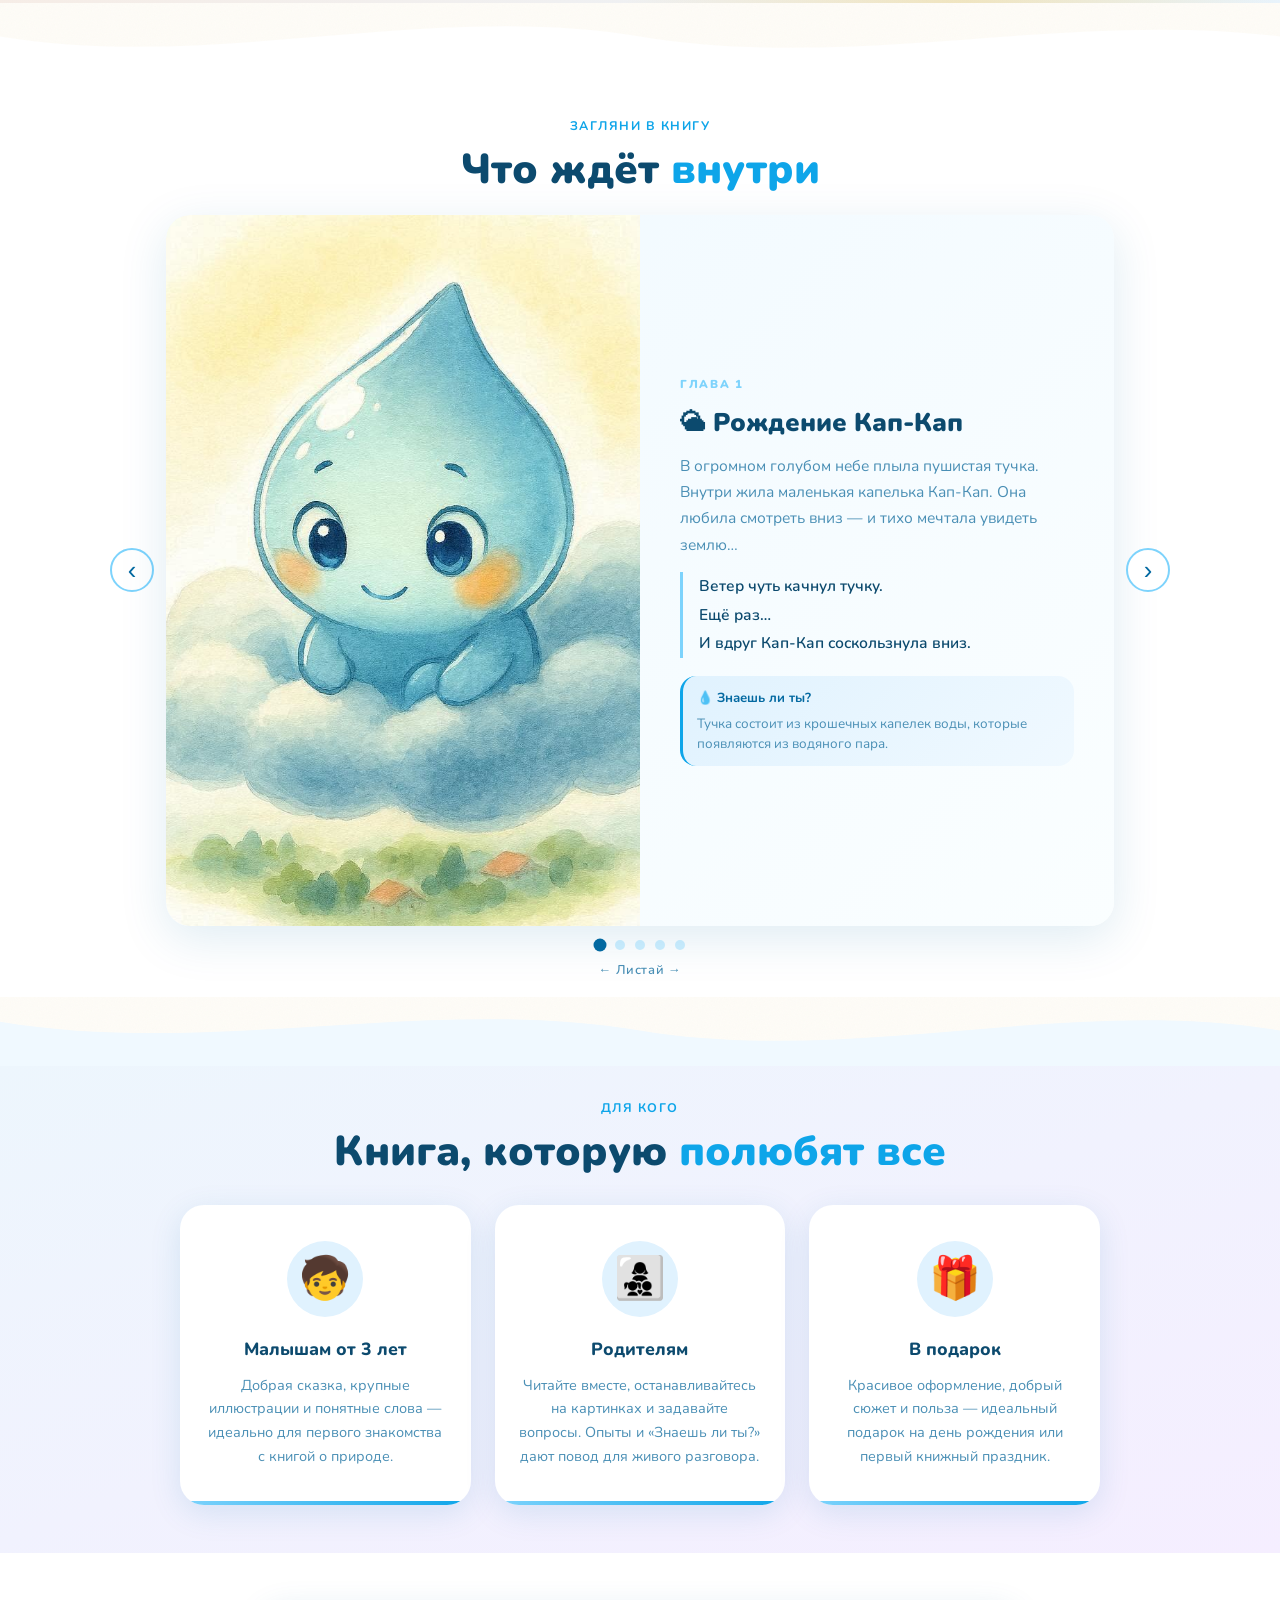
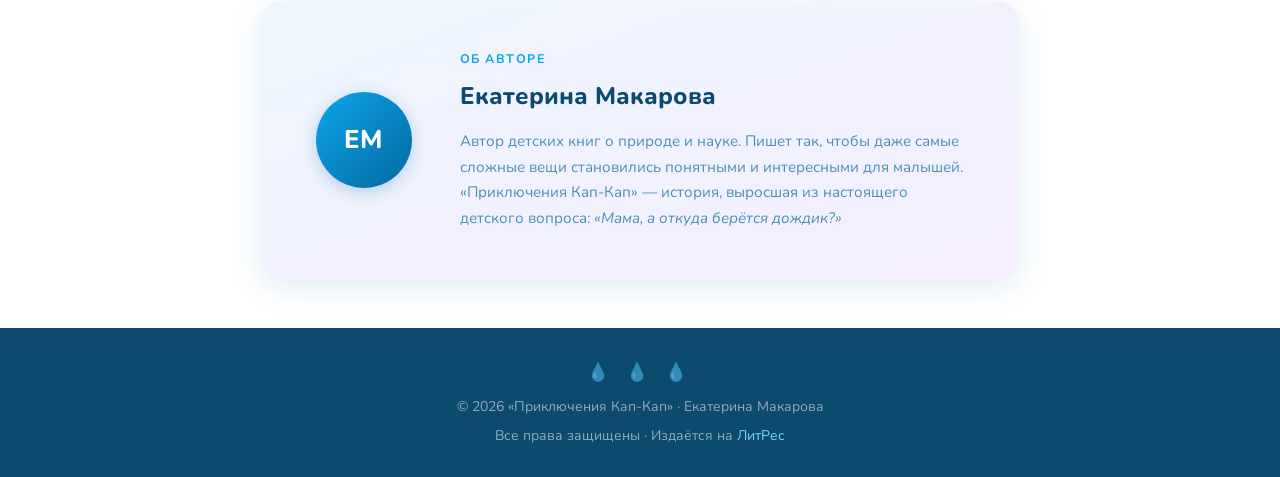
==== commit dceabbca: "Update Kap-Kap landing with new book copy and chapter 1 Add an about section from the new parent-fac" ====
--- a/index.html
+++ b/index.html
@@ -4,7 +4,7 @@
   <meta charset="UTF-8" />
   <meta name="viewport" content="width=device-width, initial-scale=1.0" />
   <title>Приключения Кап-Кап — детская книга Екатерины Макаровой</title>
-  <meta name="description" content="«Приключения Кап-Кап» — добрая история о круговороте воды. Ритмичные стихи, акварельные иллюстрации и простые опыты для детей от 3 лет." />
+  <meta name="description" content="«Приключения Кап-Кап» — добрая история о превращениях воды. Акварельные иллюстрации, блок «Знаешь ли ты?» и простые опыты для детей от 3 лет." />
   <link rel="stylesheet" href="style.css" />
   <link rel="preconnect" href="https://fonts.googleapis.com" />
   <link href="https://fonts.googleapis.com/css2?family=Nunito:wght@400;600;700;800;900&display=swap" rel="stylesheet" />
@@ -68,12 +68,10 @@
         <span class="hero__badge">Детская книга · 2026</span>
         <div class="hero__soon">Скоро в продаже</div>
         <h1 class="hero__title">Приключения <em>Кап-Кап</em></h1>
-        <p class="hero__subtitle">
-          Вода, которая всегда рядом — добрая история о круговороте воды
-        </p>
+        <p class="hero__subtitle">Вода, которая всегда рядом</p>
         <div class="hero__meta">
           <span class="hero__meta-item">👶 от 3 лет</span>
-          <span class="hero__meta-item">📖 Стихи + опыты</span>
+          <span class="hero__meta-item">📖 Сказка + опыты</span>
           <span class="hero__meta-item">🎨 Акварель</span>
         </div>
         <div class="hero__cta-buttons">
@@ -106,6 +104,42 @@
   <!-- Wave -->
   <div class="wave-divider">
     <svg viewBox="0 0 1440 80" preserveAspectRatio="none" xmlns="http://www.w3.org/2000/svg">
+      <path d="M0,40 C240,80 480,0 720,40 C960,80 1200,10 1440,40 L1440,80 L0,80 Z" fill="#fff8f0"/>
+    </svg>
+  </div>
+
+  <!-- ========== ABOUT THE BOOK ========== -->
+  <section class="about-book" id="about">
+    <div class="about-book__glow" aria-hidden="true"></div>
+    <div class="about-book__inner">
+      <div class="about-book__visual reveal">
+        <img src="IMG_0922.jpeg" alt="Кап-Кап на тучке смотрит на землю" class="about-book__img"/>
+        <img src="IMG_0921.jpeg" alt="Кап-Кап на листике" class="about-book__img about-book__img--small"/>
+      </div>
+      <div class="about-book__copy reveal">
+        <span class="section__label">О книге</span>
+        <h2 class="section__title">Удивительные <em>превращения</em> воды</h2>
+        <p>
+          Эта книга — об удивительных превращениях воды. Вместе с Кап-Кап ребёнок узнает,
+          как вода превращается в дождь, снег или росу, и поймёт, что она может менять
+          свою форму, но никуда не исчезает.
+        </p>
+        <p>
+          Читайте книгу вместе с ребёнком. Останавливайтесь на иллюстрациях,
+          задавайте вопросы и наблюдайте за приключениями Кап-Кап.
+        </p>
+        <p>
+          В конце книги малышей ждут простые и интересные опыты, которые они смогут
+          провести сами и ещё лучше познакомиться с природой.
+        </p>
+        <p class="about-book__closing">Приятного чтения!</p>
+      </div>
+    </div>
+  </section>
+
+  <!-- Wave -->
+  <div class="wave-divider">
+    <svg viewBox="0 0 1440 80" preserveAspectRatio="none" xmlns="http://www.w3.org/2000/svg">
       <path d="M0,40 C240,80 480,0 720,40 C960,80 1200,10 1440,40 L1440,80 L0,80 Z" fill="#ffffff"/>
     </svg>
   </div>
@@ -123,21 +157,23 @@
       <div class="bookshow__viewport">
         <div class="bookshow__track" id="bs-track">
 
-          <!-- Слайд 1: Знакомство -->
+          <!-- Слайд 1: Глава 1 -->
           <div class="slide">
             <div class="slide__illo slide__illo--cover">
               <img src="IMG_0922.jpeg" alt="Кап-Кап на тучке"/>
             </div>
             <div class="slide__text">
-              <h3>Знакомьтесь — Кап-Кап</h3>
-              <p>Маленькая капелька просыпается в тучке и отправляется в удивительное путешествие. Через все превращения она несёт одно:</p>
-              <blockquote>«Я помню. И я вернусь.»</blockquote>
-              <div class="slide__tags">
-                <span>☁️ Тучка</span>
-                <span>🌧️ Дождь</span>
-                <span>🌊 Море</span>
-                <span>❄️ Снег</span>
-                <span>💧 Снова дождь</span>
+              <span class="slide__num">Глава 1</span>
+              <h3>🌥 Рождение Кап-Кап</h3>
+              <p>В огромном голубом небе плыла пушистая тучка. Внутри жила маленькая капелька Кап-Кап. Она любила смотреть вниз — и тихо мечтала увидеть землю…</p>
+              <blockquote>
+                Ветер чуть качнул тучку.<br>
+                Ещё раз…<br>
+                И вдруг Кап-Кап соскользнула вниз.
+              </blockquote>
+              <div class="slide__fact">
+                <strong>💧 Знаешь ли ты?</strong>
+                <span>Тучка состоит из крошечных капелек воды, которые появляются из водяного пара.</span>
               </div>
             </div>
           </div>
@@ -148,6 +184,7 @@
               <img src="illus-summer.png" alt="Мальчик и Кап-Кап летом"/>
             </div>
             <div class="slide__text">
+              <span class="slide__num">Встреча</span>
               <h3>☀️ Лето. Первая встреча</h3>
               <p>Кап-Кап падает с листика и видит мальчика. Она запоминает его — и будет помнить всегда, в каждом превращении.</p>
               <blockquote>
@@ -165,6 +202,7 @@
               <img src="illus-winter.png" alt="Мальчик со снежинкой зимой"/>
             </div>
             <div class="slide__text">
+              <span class="slide__num">Превращение</span>
               <h3>❄️ Зима. Снежинкой на ладошке</h3>
               <p>Кап-Кап превращается в снежинку и опускается на тёплую ладошку того же мальчика. Он не знает, что это она. Но она помнит.</p>
               <blockquote>
@@ -212,16 +250,16 @@
                 <div class="cycle__arr">←</div>
                 <div class="cycle__item">
                   <div class="cycle__icon">🌿</div>
-                  <span>Ручеёк</span>
+                  <span>Роса</span>
                 </div>
                 <div class="cycle__arr">←</div>
                 <div class="cycle__item">
                   <div class="cycle__icon">❄️</div>
-                  <span>Снежинка</span>
-                </div>
-              </div>
-            </div>
-            <p class="cycle__caption">14 разворотов · каждое превращение — новая встреча с мальчиком</p>
+                  <span>Снег</span>
+                </div>
+              </div>
+            </div>
+            <p class="cycle__caption">Вода меняет форму — но никуда не исчезает</p>
           </div>
 
           <!-- Слайд 5: Что внутри -->
@@ -229,19 +267,19 @@
             <h3 class="slide__feats-title">📚 Что ещё внутри книги</h3>
             <div class="slide__feats">
               <div class="slide__feat">
-                <span>🎵</span>
-                <strong>Ритмичные стихи</strong>
-                <p>С повторами «я помню…» — малыши подхватывают сами</p>
+                <span>📖</span>
+                <strong>Читать вместе</strong>
+                <p>Останавливайтесь на картинках, задавайте вопросы и следите за Кап-Кап</p>
               </div>
               <div class="slide__feat">
                 <span>🧪</span>
                 <strong>Опыты с водой</strong>
-                <p>«Сделай дождь в стакане!» и другие простые эксперименты</p>
+                <p>Простые эксперименты в конце книги — малыш проведёт их сам</p>
               </div>
               <div class="slide__feat">
                 <span>🔬</span>
                 <strong>«Знаешь ли ты?»</strong>
-                <p>Научный блок о круговороте воды — детскими словами</p>
+                <p>Наука детскими словами: откуда берутся тучки, дождь и снег</p>
               </div>
               <div class="slide__feat">
                 <span>🎨</span>
@@ -286,12 +324,12 @@
         <div class="audience-card reveal">
           <div class="audience-card__icon">🧒</div>
           <h3>Малышам от 3 лет</h3>
-          <p>Короткие ритмичные строфы, крупный текст и яркие акварельные картинки — идеально для первого знакомства с книгой.</p>
+          <p>Добрая сказка, крупные иллюстрации и понятные слова — идеально для первого знакомства с книгой о природе.</p>
         </div>
         <div class="audience-card reveal" style="transition-delay:0.15s">
           <div class="audience-card__icon">👩‍👧‍👦</div>
           <h3>Родителям</h3>
-          <p>Опыты и блок «Знаешь ли ты?» дают повод для живого разговора о природе. Читать вместе — вдвойне интереснее.</p>
+          <p>Читайте вместе, останавливайтесь на картинках и задавайте вопросы. Опыты и «Знаешь ли ты?» дают повод для живого разговора.</p>
         </div>
         <div class="audience-card reveal" style="transition-delay:0.3s">
           <div class="audience-card__icon">🎁</div>
--- a/style.css
+++ b/style.css
@@ -220,8 +220,8 @@
 /* ── Book 3-D (on-shelf look) ── */
 .book {
   position: relative;
-  width: 330px;
-  height: 440px;
+  width: 380px;
+  height: 340px;
   transform-style: preserve-3d;
   animation: bookFloat 6s ease-in-out infinite;
   perspective: 900px;
@@ -501,7 +501,7 @@
 
 /* ===== SLIDESHOW ===== */
 .bookshow {
-  padding: 40px 24px 36px;
+  padding: 40px 24px 16px;
   background: #ffffff;
   overflow: hidden;
 }
@@ -772,7 +772,7 @@
   display: flex;
   justify-content: center;
   gap: 10px;
-  margin-top: 24px;
+  margin-top: 14px;
 }
 .dot {
   width: 10px; height: 10px;
@@ -793,6 +793,119 @@
   margin-top: 10px;
   font-weight: 600;
   letter-spacing: 0.05em;
+}
+
+.slide__fact {
+  display: flex;
+  flex-direction: column;
+  gap: 4px;
+  margin-top: 4px;
+  padding: 12px 14px;
+  background: linear-gradient(135deg, #e0f2fe 0%, #f0f9ff 100%);
+  border-radius: var(--r-md);
+  border-left: 3px solid var(--blue-mid);
+}
+.slide__fact strong {
+  font-size: 0.82rem;
+  color: var(--blue-deep);
+}
+.slide__fact span {
+  font-size: 0.84rem;
+  color: var(--text-light);
+  line-height: 1.5;
+}
+
+/* ===== ABOUT THE BOOK ===== */
+.about-book {
+  position: relative;
+  padding: 56px 24px 48px;
+  background:
+    radial-gradient(ellipse at 18% 20%, rgba(253, 186, 116, 0.35), transparent 55%),
+    radial-gradient(ellipse at 88% 10%, rgba(125, 211, 252, 0.45), transparent 50%),
+    linear-gradient(165deg, #fff8f0 0%, #ffe8d6 42%, #e8f4ff 100%);
+  overflow: hidden;
+}
+.about-book__glow {
+  position: absolute;
+  inset: auto -10% -30% 40%;
+  height: 55%;
+  background: radial-gradient(circle, rgba(251, 191, 36, 0.28), transparent 70%);
+  pointer-events: none;
+}
+.about-book__inner {
+  position: relative;
+  z-index: 1;
+  max-width: 1040px;
+  margin: 0 auto;
+  display: grid;
+  grid-template-columns: 0.95fr 1.05fr;
+  gap: 48px;
+  align-items: center;
+}
+.about-book__visual {
+  position: relative;
+  min-height: 360px;
+}
+.about-book__img {
+  width: 100%;
+  max-width: 420px;
+  border-radius: 28px 28px 28px 8px;
+  display: block;
+  box-shadow: 0 20px 50px rgba(14, 116, 144, 0.18);
+  animation: about-float 5.5s ease-in-out infinite;
+}
+.about-book__img--small {
+  position: absolute;
+  width: 42%;
+  max-width: 180px;
+  right: 0;
+  bottom: 8%;
+  border-radius: 20px 8px 20px 20px;
+  box-shadow: 0 14px 36px rgba(3, 105, 161, 0.22);
+  animation: about-float 6.5s ease-in-out infinite reverse;
+  animation-delay: 0.6s;
+}
+.about-book__copy .section__title {
+  margin-bottom: 18px;
+}
+.about-book__copy p {
+  font-size: 1.05rem;
+  color: var(--text);
+  line-height: 1.75;
+  margin-bottom: 16px;
+  max-width: 34em;
+}
+.about-book__closing {
+  font-size: 1.35rem !important;
+  font-weight: 800;
+  color: var(--blue-deep) !important;
+  margin-top: 8px;
+  margin-bottom: 0 !important;
+  animation: about-soft-in 1.2s ease both;
+}
+
+@keyframes about-float {
+  0%, 100% { transform: translateY(0); }
+  50% { transform: translateY(-10px); }
+}
+@keyframes about-soft-in {
+  from { opacity: 0; transform: translateY(8px); }
+  to { opacity: 1; transform: translateY(0); }
+}
+
+@media (max-width: 820px) {
+  .about-book { padding: 40px 20px 36px; }
+  .about-book__inner {
+    grid-template-columns: 1fr;
+    gap: 28px;
+  }
+  .about-book__visual {
+    min-height: 280px;
+    max-width: 360px;
+    margin: 0 auto;
+  }
+  .about-book__img { max-width: 100%; }
+  .about-book__copy p { font-size: 1rem; }
 }
 
 /* ── Responsive ── */
@@ -813,7 +926,7 @@
 
 /* ===== FOR WHOM ===== */
 .for-whom {
-  padding: 48px 24px;
+  padding: 28px 24px 48px;
   background: linear-gradient(160deg, #edf6fd 0%, #f5eeff 100%);
 }
 .for-whom__inner { max-width: 920px; margin: 0 auto; }
@@ -976,13 +1089,14 @@
 }
 .sdrop__sp {
   position: absolute;
-  width: 7px;
-  height: 11px;
-  background: linear-gradient(to bottom, #bae6fd, #0ea5e9);
-  border-radius: 50% 50% 40% 40%;
-  left: -3.5px;
+  width: 12px;
+  height: 22px;
+  background: linear-gradient(to bottom, #e0f2fe, #0ea5e9);
+  border-radius: 50% 50% 42% 42%;
+  left: -6px;
   bottom: 0;
   opacity: 0;
+  box-shadow: 0 0 6px rgba(14,165,233,0.7);
 }
 
 /* ── FALLING ── */
@@ -1028,30 +1142,32 @@
   to { opacity: 0; transform: translateY(-14px) scale(0.4); }
 }
 
-/* 8 splash drops fan */
-.sdrop--splash .sdrop__sp { animation: spFly 0.7s ease-out forwards; }
+/* splash drops */
+.sdrop--splash .sdrop__sp { animation: spFly 1.1s cubic-bezier(0.2,0.8,0.4,1) forwards; }
 
 @keyframes spFly {
-  0%   { opacity: 1; transform: translate(var(--dx0), 0)           rotate(var(--r)); }
-  100% { opacity: 0; transform: translate(var(--dx1), var(--dy1))  rotate(var(--r)); }
-}
-/* вверх */
-.sdrop__sp--0  { --dx0:  0px; --dx1:   0px; --dy1: -72px; --r:   0deg; animation-delay: 0.00s; }
-.sdrop__sp--7  { --dx0:  0px; --dx1:  12px; --dy1: -74px; --r:  10deg; animation-delay: 0.01s; }
+  0%   { opacity: 1;   transform: translate(0, 0)                       rotate(var(--r)) scale(1); }
+  60%  { opacity: 1;   transform: translate(var(--mx), var(--my))       rotate(var(--r)) scale(1); }
+  100% { opacity: 0;   transform: translate(var(--dx1), var(--dy1))     rotate(var(--r)) scale(0.5); }
+}
+
+/* прямо вверх */
+.sdrop__sp--0  { --mx:   0px; --my: -100px; --dx1:   0px; --dy1: -160px; --r:   0deg; animation-delay: 0.00s; }
+.sdrop__sp--7  { --mx:  16px; --my: -100px; --dx1:  22px; --dy1: -165px; --r:  10deg; animation-delay: 0.01s; }
+.sdrop__sp--10 { --mx: -16px; --my: -100px; --dx1: -22px; --dy1: -165px; --r: -10deg; animation-delay: 0.01s; }
 /* вверх-в сторону */
-.sdrop__sp--1  { --dx0:  0px; --dx1:  28px; --dy1: -64px; --r:  22deg; animation-delay: 0.02s; }
-.sdrop__sp--4  { --dx0:  0px; --dx1: -28px; --dy1: -64px; --r: -22deg; animation-delay: 0.02s; }
-.sdrop__sp--2  { --dx0:  0px; --dx1:  54px; --dy1: -46px; --r:  44deg; animation-delay: 0.03s; }
-.sdrop__sp--5  { --dx0:  0px; --dx1: -54px; --dy1: -46px; --r: -44deg; animation-delay: 0.03s; }
+.sdrop__sp--1  { --mx:  50px; --my:  -80px; --dx1:  80px; --dy1: -130px; --r:  28deg; animation-delay: 0.02s; }
+.sdrop__sp--4  { --mx: -50px; --my:  -80px; --dx1: -80px; --dy1: -130px; --r: -28deg; animation-delay: 0.02s; }
+.sdrop__sp--2  { --mx:  90px; --my:  -55px; --dx1: 140px; --dy1:  -85px; --r:  50deg; animation-delay: 0.03s; }
+.sdrop__sp--5  { --mx: -90px; --my:  -55px; --dx1:-140px; --dy1:  -85px; --r: -50deg; animation-delay: 0.03s; }
 /* почти горизонтально */
-.sdrop__sp--3  { --dx0:  0px; --dx1:  76px; --dy1: -18px; --r:  68deg; animation-delay: 0.04s; }
-.sdrop__sp--6  { --dx0:  0px; --dx1: -76px; --dy1: -18px; --r: -68deg; animation-delay: 0.04s; }
-/* совсем в стороны */
-.sdrop__sp--8  { --dx0:  0px; --dx1:  92px; --dy1:   4px; --r:  82deg; animation-delay: 0.05s; }
-.sdrop__sp--9  { --dx0:  0px; --dx1: -92px; --dy1:   4px; --r: -82deg; animation-delay: 0.05s; }
-/* мелкие быстрые вверх */
-.sdrop__sp--10 { --dx0:  0px; --dx1:  18px; --dy1: -80px; --r:  14deg; animation-delay: 0.01s; }
-.sdrop__sp--11 { --dx0:  0px; --dx1: -18px; --dy1: -80px; --r: -14deg; animation-delay: 0.01s; }
+.sdrop__sp--3  { --mx: 130px; --my:  -20px; --dx1: 195px; --dy1:  -30px; --r:  74deg; animation-delay: 0.04s; }
+.sdrop__sp--6  { --mx:-130px; --my:  -20px; --dx1:-195px; --dy1:  -30px; --r: -74deg; animation-delay: 0.04s; }
+/* горизонтально */
+.sdrop__sp--8  { --mx: 160px; --my:    0px; --dx1: 220px; --dy1:   10px; --r:  88deg; animation-delay: 0.05s; }
+.sdrop__sp--9  { --mx:-160px; --my:    0px; --dx1:-220px; --dy1:   10px; --r: -88deg; animation-delay: 0.05s; }
+/* крупные диагональные */
+.sdrop__sp--11 { --mx:  70px; --my: -110px; --dx1: 110px; --dy1: -155px; --r:  36deg; animation-delay: 0.02s; }
 
 /* ── HIDDEN ── */
 .sdrop--hidden { opacity: 0; }
@@ -1059,8 +1175,8 @@
 /* ── PUDDLE ── */
 .sdrop-puddle {
   position: absolute;
-  bottom: 9vh;
-  right: -36px;
+  bottom: 2vh;
+  right: 18px;
   width: 200px;
   display: flex;
   align-items: center;
@@ -1120,10 +1236,10 @@
 @media (max-width: 1020px) {
   .hero__scene { width: 400px; height: 380px; }
   .spread { width: 330px; height: 222px; }
-  .book { width: 225px; height: 300px; }
-  .book__spine { width: 27px; }
-  .book__front { left: 27px; width: calc(100% - 27px); }
-  .book__shadow { width: 175px; }
+  .book { width: 270px; height: 240px; }
+  .book__spine { width: 30px; }
+  .book__front { left: 30px; width: calc(100% - 30px); }
+  .book__shelf-shadow { width: 220px; }
 }
 
 /* Tablet portrait: switch to 1 column */
@@ -1133,10 +1249,10 @@
   .hero__meta  { justify-content: center; }
   .hero__cta-buttons { justify-content: center; }
   .hero__scene { width: 280px; padding-bottom: 20px; }
-  .book { width: 230px; height: 308px; }
-  .book__spine { width: 28px; }
-  .book__front { left: 28px; width: calc(100% - 28px); }
-  .book__shelf-shadow { width: 190px; }
+  .book { width: 262px; height: 232px; }
+  .book__spine { width: 30px; }
+  .book__front { left: 30px; width: calc(100% - 30px); }
+  .book__shelf-shadow { width: 210px; }
   .about__inner { grid-template-columns: 1fr; gap: 40px; }
   .for-whom__grid { grid-template-columns: 1fr; max-width: 380px; margin: 0 auto; }
   .author__inner { flex-direction: column; text-align: center; padding: 40px 28px; gap: 28px; }
@@ -1148,10 +1264,10 @@
   .hero { padding: 60px 20px 80px; }
   section { padding: 60px 20px; }
   .hero__scene { width: 240px; padding-bottom: 16px; }
-  .book { width: 190px; height: 254px; }
-  .book__spine { width: 24px; }
-  .book__front { left: 24px; width: calc(100% - 24px); }
-  .book__shelf-shadow { width: 155px; }
+  .book { width: 202px; height: 178px; }
+  .book__spine { width: 22px; }
+  .book__front { left: 22px; width: calc(100% - 22px); }
+  .book__shelf-shadow { width: 160px; }
   .hero__cta-buttons { flex-direction: column; align-items: center; }
   .btn--buy-digital, .btn--buy-print { width: 100%; max-width: 320px; justify-content: center; }
 }
